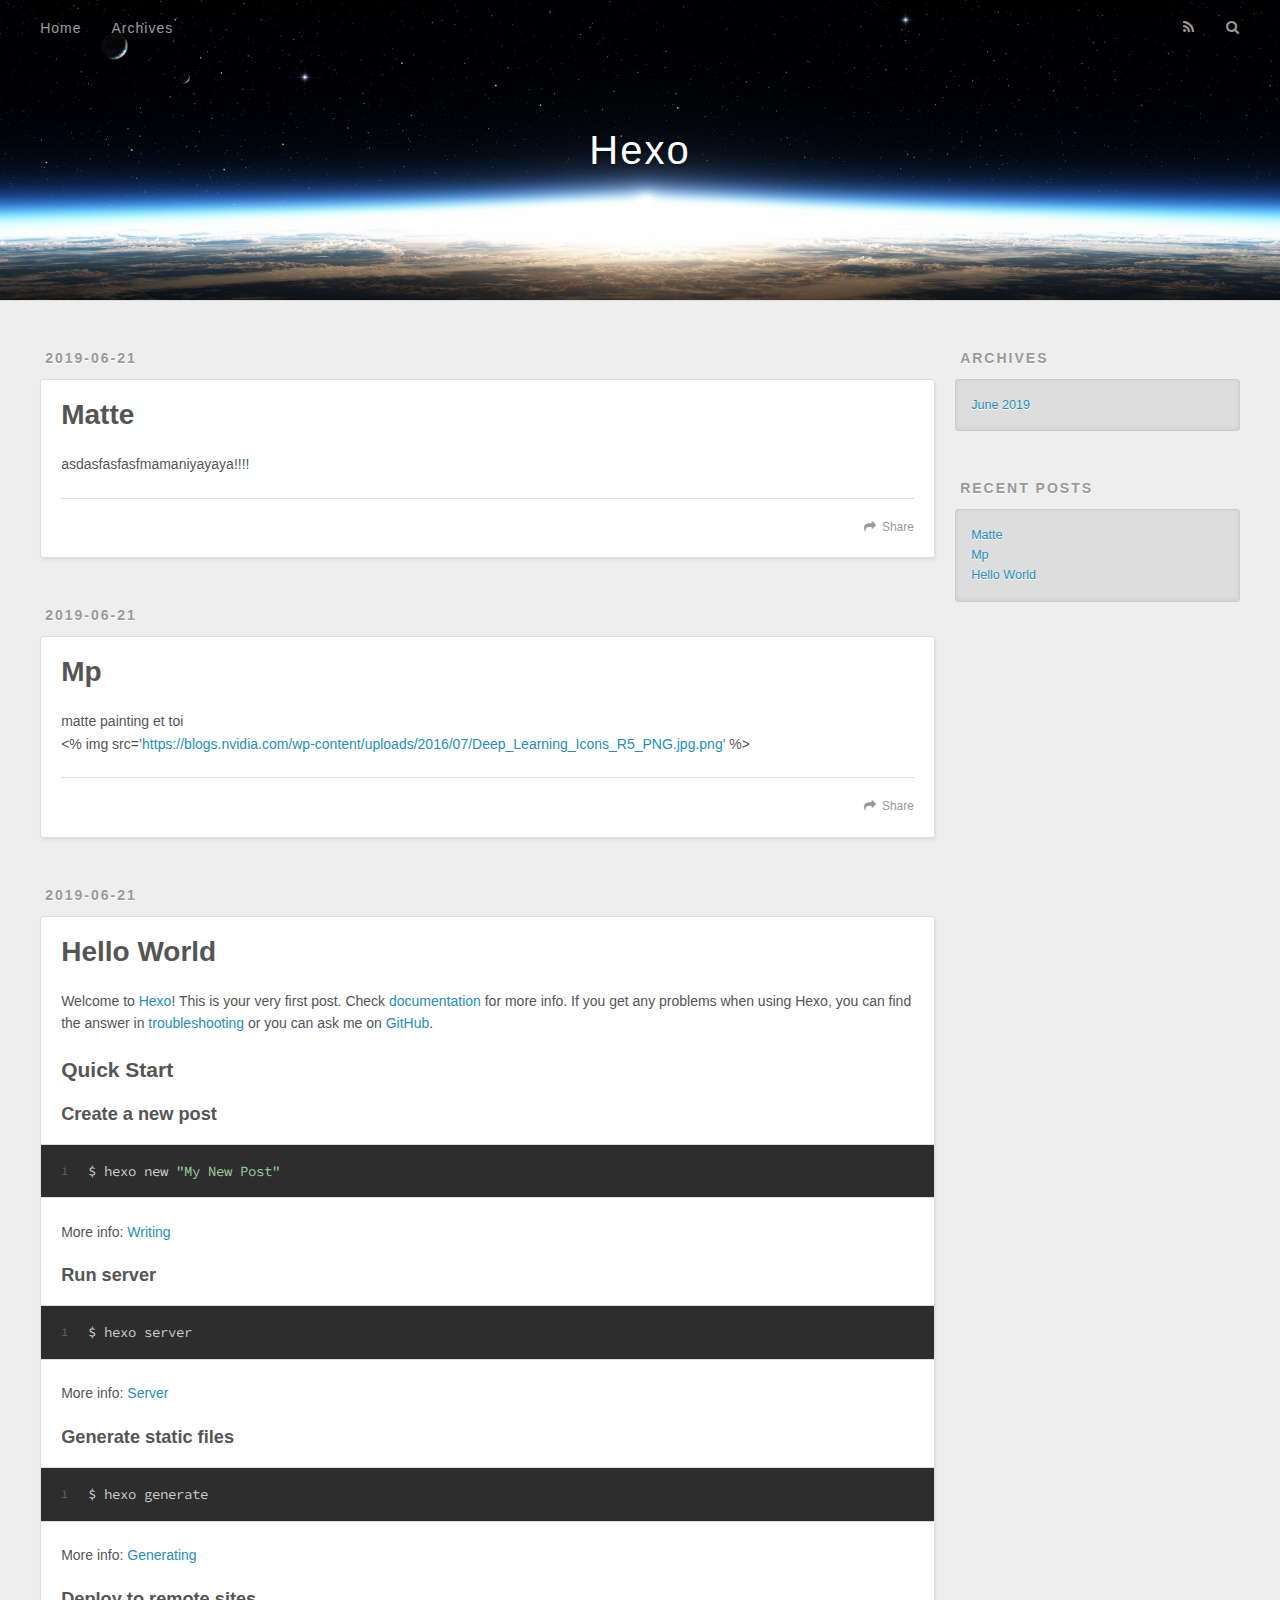
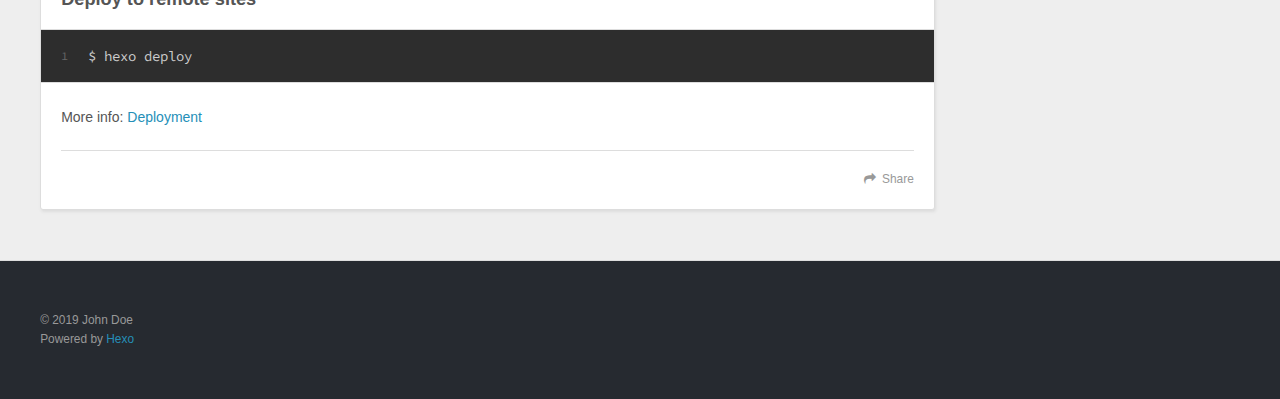
==== index.html @ a4ed3ba8 "Site updated: 2019-06-22 17:48:47" ====
<!DOCTYPE html>
<html>
<head><meta name="generator" content="Hexo 3.9.0">
  <meta charset="utf-8">
  

  
  <title>Hexo</title>
  <meta name="viewport" content="width=device-width, initial-scale=1, maximum-scale=1">
  <meta property="og:type" content="website">
<meta property="og:title" content="Hexo">
<meta property="og:url" content="http://yoursite.com/index.html">
<meta property="og:site_name" content="Hexo">
<meta property="og:locale" content="default">
<meta name="twitter:card" content="summary">
<meta name="twitter:title" content="Hexo">
  
    <link rel="alternate" href="/atom.xml" title="Hexo" type="application/atom+xml">
  
  
    <link rel="icon" href="/favicon.png">
  
  
    <link href="//fonts.googleapis.com/css?family=Source+Code+Pro" rel="stylesheet" type="text/css">
  
  <link rel="stylesheet" href="css/style.css">
</head>
</html>
<body>
  <div id="container">
    <div id="wrap">
      <header id="header">
  <div id="banner"></div>
  <div id="header-outer" class="outer">
    <div id="header-title" class="inner">
      <h1 id="logo-wrap">
        <a href="index.html" id="logo">Hexo</a>
      </h1>
      
    </div>
    <div id="header-inner" class="inner">
      <nav id="main-nav">
        <a id="main-nav-toggle" class="nav-icon"></a>
        
          <a class="main-nav-link" href="index.html">Home</a>
        
          <a class="main-nav-link" href="/archives">Archives</a>
        
      </nav>
      <nav id="sub-nav">
        
          <a id="nav-rss-link" class="nav-icon" href="/atom.xml" title="RSS Feed"></a>
        
        <a id="nav-search-btn" class="nav-icon" title="Search"></a>
      </nav>
      <div id="search-form-wrap">
        <form action="//google.com/search" method="get" accept-charset="UTF-8" class="search-form"><input type="search" name="q" class="search-form-input" placeholder="Search"><button type="submit" class="search-form-submit">&#xF002;</button><input type="hidden" name="sitesearch" value="http://yoursite.com"></form>
      </div>
    </div>
  </div>
</header>
      <div class="outer">
        <section id="main">
  
    <article id="post-matte" class="article article-type-post" itemscope itemprop="blogPost">
  <div class="article-meta">
    <a href="2019/06/21/matte/" class="article-date">
  <time datetime="2019-06-21T15:37:28.000Z" itemprop="datePublished">2019-06-21</time>
</a>
    
  </div>
  <div class="article-inner">
    
    
      <header class="article-header">
        
  
    <h1 itemprop="name">
      <a class="article-title" href="2019/06/21/matte/">Matte</a>
    </h1>
  

      </header>
    
    <div class="article-entry" itemprop="articleBody">
      
        <p>asdasfasfasfmamaniyayaya!!!!</p>

      
    </div>
    <footer class="article-footer">
      <a data-url="http://yoursite.com/2019/06/21/matte/" data-id="cjx7cc7ww0002iohtv9g1lcdn" class="article-share-link">Share</a>
      
      
    </footer>
  </div>
  
</article>


  
    <article id="post-mp" class="article article-type-post" itemscope itemprop="blogPost">
  <div class="article-meta">
    <a href="2019/06/21/mp/" class="article-date">
  <time datetime="2019-06-21T15:29:08.000Z" itemprop="datePublished">2019-06-21</time>
</a>
    
  </div>
  <div class="article-inner">
    
    
      <header class="article-header">
        
  
    <h1 itemprop="name">
      <a class="article-title" href="2019/06/21/mp/">Mp</a>
    </h1>
  

      </header>
    
    <div class="article-entry" itemprop="articleBody">
      
        <p>matte painting et toi<br>&lt;% img src=’<a href="https://blogs.nvidia.com/wp-content/uploads/2016/07/Deep_Learning_Icons_R5_PNG.jpg.png&#39;" target="_blank" rel="noopener">https://blogs.nvidia.com/wp-content/uploads/2016/07/Deep_Learning_Icons_R5_PNG.jpg.png&#39;</a> %&gt;</p>

      
    </div>
    <footer class="article-footer">
      <a data-url="http://yoursite.com/2019/06/21/mp/" data-id="cjx7cc7wv0001iohtjku3t7nl" class="article-share-link">Share</a>
      
      
    </footer>
  </div>
  
</article>


  
    <article id="post-hello-world" class="article article-type-post" itemscope itemprop="blogPost">
  <div class="article-meta">
    <a href="2019/06/21/hello-world/" class="article-date">
  <time datetime="2019-06-21T14:45:08.129Z" itemprop="datePublished">2019-06-21</time>
</a>
    
  </div>
  <div class="article-inner">
    
    
      <header class="article-header">
        
  
    <h1 itemprop="name">
      <a class="article-title" href="2019/06/21/hello-world/">Hello World</a>
    </h1>
  

      </header>
    
    <div class="article-entry" itemprop="articleBody">
      
        <p>Welcome to <a href="https://hexo.io/" target="_blank" rel="noopener">Hexo</a>! This is your very first post. Check <a href="https://hexo.io/docs/" target="_blank" rel="noopener">documentation</a> for more info. If you get any problems when using Hexo, you can find the answer in <a href="https://hexo.io/docs/troubleshooting.html" target="_blank" rel="noopener">troubleshooting</a> or you can ask me on <a href="https://github.com/hexojs/hexo/issues" target="_blank" rel="noopener">GitHub</a>.</p>
<h2 id="Quick-Start"><a href="#Quick-Start" class="headerlink" title="Quick Start"></a>Quick Start</h2><h3 id="Create-a-new-post"><a href="#Create-a-new-post" class="headerlink" title="Create a new post"></a>Create a new post</h3><figure class="highlight bash"><table><tr><td class="gutter"><pre><span class="line">1</span><br></pre></td><td class="code"><pre><span class="line">$ hexo new <span class="string">"My New Post"</span></span><br></pre></td></tr></table></figure>

<p>More info: <a href="https://hexo.io/docs/writing.html" target="_blank" rel="noopener">Writing</a></p>
<h3 id="Run-server"><a href="#Run-server" class="headerlink" title="Run server"></a>Run server</h3><figure class="highlight bash"><table><tr><td class="gutter"><pre><span class="line">1</span><br></pre></td><td class="code"><pre><span class="line">$ hexo server</span><br></pre></td></tr></table></figure>

<p>More info: <a href="https://hexo.io/docs/server.html" target="_blank" rel="noopener">Server</a></p>
<h3 id="Generate-static-files"><a href="#Generate-static-files" class="headerlink" title="Generate static files"></a>Generate static files</h3><figure class="highlight bash"><table><tr><td class="gutter"><pre><span class="line">1</span><br></pre></td><td class="code"><pre><span class="line">$ hexo generate</span><br></pre></td></tr></table></figure>

<p>More info: <a href="https://hexo.io/docs/generating.html" target="_blank" rel="noopener">Generating</a></p>
<h3 id="Deploy-to-remote-sites"><a href="#Deploy-to-remote-sites" class="headerlink" title="Deploy to remote sites"></a>Deploy to remote sites</h3><figure class="highlight bash"><table><tr><td class="gutter"><pre><span class="line">1</span><br></pre></td><td class="code"><pre><span class="line">$ hexo deploy</span><br></pre></td></tr></table></figure>

<p>More info: <a href="https://hexo.io/docs/deployment.html" target="_blank" rel="noopener">Deployment</a></p>

      
    </div>
    <footer class="article-footer">
      <a data-url="http://yoursite.com/2019/06/21/hello-world/" data-id="cjx7cc7wp0000iohttdfgk220" class="article-share-link">Share</a>
      
      
    </footer>
  </div>
  
</article>


  


</section>
        
          <aside id="sidebar">
  
    

  
    

  
    
  
    
  <div class="widget-wrap">
    <h3 class="widget-title">Archives</h3>
    <div class="widget">
      <ul class="archive-list"><li class="archive-list-item"><a class="archive-list-link" href="archives/2019/06/">June 2019</a></li></ul>
    </div>
  </div>


  
    
  <div class="widget-wrap">
    <h3 class="widget-title">Recent Posts</h3>
    <div class="widget">
      <ul>
        
          <li>
            <a href="2019/06/21/matte/">Matte</a>
          </li>
        
          <li>
            <a href="2019/06/21/mp/">Mp</a>
          </li>
        
          <li>
            <a href="2019/06/21/hello-world/">Hello World</a>
          </li>
        
      </ul>
    </div>
  </div>

  
</aside>
        
      </div>
      <footer id="footer">
  
  <div class="outer">
    <div id="footer-info" class="inner">
      &copy; 2019 John Doe<br>
      Powered by <a href="http://hexo.io/" target="_blank">Hexo</a>
    </div>
  </div>
</footer>
    </div>
    <nav id="mobile-nav">
  
    <a href="index.html" class="mobile-nav-link">Home</a>
  
    <a href="/archives" class="mobile-nav-link">Archives</a>
  
</nav>
    

<script src="//ajax.googleapis.com/ajax/libs/jquery/2.0.3/jquery.min.js"></script>


  <link rel="stylesheet" href="fancybox/jquery.fancybox.css">
  <script src="fancybox/jquery.fancybox.pack.js"></script>


<script src="js/script.js"></script>



  </div>
</body>
</html>
---- css/style.css ----
body {
  width: 100%;
}
body:before,
body:after {
  content: "";
  display: table;
}
body:after {
  clear: both;
}
html,
body,
div,
span,
applet,
object,
iframe,
h1,
h2,
h3,
h4,
h5,
h6,
p,
blockquote,
pre,
a,
abbr,
acronym,
address,
big,
cite,
code,
del,
dfn,
em,
img,
ins,
kbd,
q,
s,
samp,
small,
strike,
strong,
sub,
sup,
tt,
var,
dl,
dt,
dd,
ol,
ul,
li,
fieldset,
form,
label,
legend,
table,
caption,
tbody,
tfoot,
thead,
tr,
th,
td {
  margin: 0;
  padding: 0;
  border: 0;
  outline: 0;
  font-weight: inherit;
  font-style: inherit;
  font-family: inherit;
  font-size: 100%;
  vertical-align: baseline;
}
body {
  line-height: 1;
  color: #000;
  background: #fff;
}
ol,
ul {
  list-style: none;
}
table {
  border-collapse: separate;
  border-spacing: 0;
  vertical-align: middle;
}
caption,
th,
td {
  text-align: left;
  font-weight: normal;
  vertical-align: middle;
}
a img {
  border: none;
}
input,
button {
  margin: 0;
  padding: 0;
}
input::-moz-focus-inner,
button::-moz-focus-inner {
  border: 0;
  padding: 0;
}
@font-face {
  font-family: FontAwesome;
  font-style: normal;
  font-weight: normal;
  src: url("fonts/fontawesome-webfont.eot?v=#4.0.3");
  src: url("fonts/fontawesome-webfont.eot?#iefix&v=#4.0.3") format("embedded-opentype"), url("fonts/fontawesome-webfont.woff?v=#4.0.3") format("woff"), url("fonts/fontawesome-webfont.ttf?v=#4.0.3") format("truetype"), url("fonts/fontawesome-webfont.svg#fontawesomeregular?v=#4.0.3") format("svg");
}
html,
body,
#container {
  height: 100%;
}
body {
  background: #eee;
  font: 14px -apple-system, BlinkMacSystemFont, "Segoe UI", "Roboto", "Oxygen", "Ubuntu", "Cantarell", "Fira Sans", "Droid Sans", "Helvetica Neue", sans-serif;
  -webkit-text-size-adjust: 100%;
}
.outer {
  max-width: 1220px;
  margin: 0 auto;
  padding: 0 20px;
}
.outer:before,
.outer:after {
  content: "";
  display: table;
}
.outer:after {
  clear: both;
}
.inner {
  display: inline;
  float: left;
  width: 98.33333333333333%;
  margin: 0 0.833333333333333%;
}
.left,
.alignleft {
  float: left;
}
.right,
.alignright {
  float: right;
}
.clear {
  clear: both;
}
#container {
  position: relative;
}
.mobile-nav-on {
  overflow: hidden;
}
#wrap {
  height: 100%;
  width: 100%;
  position: absolute;
  top: 0;
  left: 0;
  -webkit-transition: 0.2s ease-out;
  -moz-transition: 0.2s ease-out;
  -ms-transition: 0.2s ease-out;
  transition: 0.2s ease-out;
  z-index: 1;
  background: #eee;
}
.mobile-nav-on #wrap {
  left: 280px;
}
@media screen and (min-width: 768px) {
  #main {
    display: inline;
    float: left;
    width: 73.33333333333333%;
    margin: 0 0.833333333333333%;
  }
}
.article-date,
.article-category-link,
.archive-year,
.widget-title {
  text-decoration: none;
  text-transform: uppercase;
  letter-spacing: 2px;
  color: #999;
  margin-bottom: 1em;
  margin-left: 5px;
  line-height: 1em;
  text-shadow: 0 1px #fff;
  font-weight: bold;
}
.article-inner,
.archive-article-inner {
  background: #fff;
  -webkit-box-shadow: 1px 2px 3px #ddd;
  box-shadow: 1px 2px 3px #ddd;
  border: 1px solid #ddd;
  border-radius: 3px;
}
.article-entry h1,
.widget h1 {
  font-size: 2em;
}
.article-entry h2,
.widget h2 {
  font-size: 1.5em;
}
.article-entry h3,
.widget h3 {
  font-size: 1.3em;
}
.article-entry h4,
.widget h4 {
  font-size: 1.2em;
}
.article-entry h5,
.widget h5 {
  font-size: 1em;
}
.article-entry h6,
.widget h6 {
  font-size: 1em;
  color: #999;
}
.article-entry hr,
.widget hr {
  border: 1px dashed #ddd;
}
.article-entry strong,
.widget strong {
  font-weight: bold;
}
.article-entry em,
.widget em,
.article-entry cite,
.widget cite {
  font-style: italic;
}
.article-entry sup,
.widget sup,
.article-entry sub,
.widget sub {
  font-size: 0.75em;
  line-height: 0;
  position: relative;
  vertical-align: baseline;
}
.article-entry sup,
.widget sup {
  top: -0.5em;
}
.article-entry sub,
.widget sub {
  bottom: -0.2em;
}
.article-entry small,
.widget small {
  font-size: 0.85em;
}
.article-entry acronym,
.widget acronym,
.article-entry abbr,
.widget abbr {
  border-bottom: 1px dotted;
}
.article-entry ul,
.widget ul,
.article-entry ol,
.widget ol,
.article-entry dl,
.widget dl {
  margin: 0 20px;
  line-height: 1.6em;
}
.article-entry ul ul,
.widget ul ul,
.article-entry ol ul,
.widget ol ul,
.article-entry ul ol,
.widget ul ol,
.article-entry ol ol,
.widget ol ol {
  margin-top: 0;
  margin-bottom: 0;
}
.article-entry ul,
.widget ul {
  list-style: disc;
}
.article-entry ol,
.widget ol {
  list-style: decimal;
}
.article-entry dt,
.widget dt {
  font-weight: bold;
}
#header {
  height: 300px;
  position: relative;
  border-bottom: 1px solid #ddd;
}
#header:before,
#header:after {
  content: "";
  position: absolute;
  left: 0;
  right: 0;
  height: 40px;
}
#header:before {
  top: 0;
  background: -webkit-linear-gradient(rgba(0,0,0,0.2), transparent);
  background: -moz-linear-gradient(rgba(0,0,0,0.2), transparent);
  background: -ms-linear-gradient(rgba(0,0,0,0.2), transparent);
  background: linear-gradient(rgba(0,0,0,0.2), transparent);
}
#header:after {
  bottom: 0;
  background: -webkit-linear-gradient(transparent, rgba(0,0,0,0.2));
  background: -moz-linear-gradient(transparent, rgba(0,0,0,0.2));
  background: -ms-linear-gradient(transparent, rgba(0,0,0,0.2));
  background: linear-gradient(transparent, rgba(0,0,0,0.2));
}
#header-outer {
  height: 100%;
  position: relative;
}
#header-inner {
  position: relative;
  overflow: hidden;
}
#banner {
  position: absolute;
  top: 0;
  left: 0;
  width: 100%;
  height: 100%;
  background: url("images/banner.jpg") center #000;
  -webkit-background-size: cover;
  -moz-background-size: cover;
  background-size: cover;
  z-index: -1;
}
#header-title {
  text-align: center;
  height: 40px;
  position: absolute;
  top: 50%;
  left: 0;
  margin-top: -20px;
}
#logo,
#subtitle {
  text-decoration: none;
  color: #fff;
  font-weight: 300;
  text-shadow: 0 1px 4px rgba(0,0,0,0.3);
}
#logo {
  font-size: 40px;
  line-height: 40px;
  letter-spacing: 2px;
}
#subtitle {
  font-size: 16px;
  line-height: 16px;
  letter-spacing: 1px;
}
#subtitle-wrap {
  margin-top: 16px;
}
#main-nav {
  float: left;
  margin-left: -15px;
}
.nav-icon,
.main-nav-link {
  float: left;
  color: #fff;
  opacity: 0.6;
  text-decoration: none;
  text-shadow: 0 1px rgba(0,0,0,0.2);
  -webkit-transition: opacity 0.2s;
  -moz-transition: opacity 0.2s;
  -ms-transition: opacity 0.2s;
  transition: opacity 0.2s;
  display: block;
  padding: 20px 15px;
}
.nav-icon:hover,
.main-nav-link:hover {
  opacity: 1;
}
.nav-icon {
  font-family: FontAwesome;
  text-align: center;
  font-size: 14px;
  width: 14px;
  height: 14px;
  padding: 20px 15px;
  position: relative;
  cursor: pointer;
}
.main-nav-link {
  font-weight: 300;
  letter-spacing: 1px;
}
@media screen and (max-width: 479px) {
  .main-nav-link {
    display: none;
  }
}
#main-nav-toggle {
  display: none;
}
#main-nav-toggle:before {
  content: "\f0c9";
}
@media screen and (max-width: 479px) {
  #main-nav-toggle {
    display: block;
  }
}
#sub-nav {
  float: right;
  margin-right: -15px;
}
#nav-rss-link:before {
  content: "\f09e";
}
#nav-search-btn:before {
  content: "\f002";
}
#search-form-wrap {
  position: absolute;
  top: 15px;
  width: 150px;
  height: 30px;
  right: -150px;
  opacity: 0;
  -webkit-transition: 0.2s ease-out;
  -moz-transition: 0.2s ease-out;
  -ms-transition: 0.2s ease-out;
  transition: 0.2s ease-out;
}
#search-form-wrap.on {
  opacity: 1;
  right: 0;
}
@media screen and (max-width: 479px) {
  #search-form-wrap {
    width: 100%;
    right: -100%;
  }
}
.search-form {
  position: absolute;
  top: 0;
  left: 0;
  right: 0;
  background: #fff;
  padding: 5px 15px;
  border-radius: 15px;
  -webkit-box-shadow: 0 0 10px rgba(0,0,0,0.3);
  box-shadow: 0 0 10px rgba(0,0,0,0.3);
}
.search-form-input {
  border: none;
  background: none;
  color: #555;
  width: 100%;
  font: 13px -apple-system, BlinkMacSystemFont, "Segoe UI", "Roboto", "Oxygen", "Ubuntu", "Cantarell", "Fira Sans", "Droid Sans", "Helvetica Neue", sans-serif;
  outline: none;
}
.search-form-input::-webkit-search-results-decoration,
.search-form-input::-webkit-search-cancel-button {
  -webkit-appearance: none;
}
.search-form-submit {
  position: absolute;
  top: 50%;
  right: 10px;
  margin-top: -7px;
  font: 13px FontAwesome;
  border: none;
  background: none;
  color: #bbb;
  cursor: pointer;
}
.search-form-submit:hover,
.search-form-submit:focus {
  color: #777;
}
.article {
  margin: 50px 0;
}
.article-inner {
  overflow: hidden;
}
.article-meta:before,
.article-meta:after {
  content: "";
  display: table;
}
.article-meta:after {
  clear: both;
}
.article-date {
  float: left;
}
.article-category {
  float: left;
  line-height: 1em;
  color: #ccc;
  text-shadow: 0 1px #fff;
  margin-left: 8px;
}
.article-category:before {
  content: "\2022";
}
.article-category-link {
  margin: 0 12px 1em;
}
.article-header {
  padding: 20px 20px 0;
}
.article-title {
  text-decoration: none;
  font-size: 2em;
  font-weight: bold;
  color: #555;
  line-height: 1.1em;
  -webkit-transition: color 0.2s;
  -moz-transition: color 0.2s;
  -ms-transition: color 0.2s;
  transition: color 0.2s;
}
a.article-title:hover {
  color: #258fb8;
}
.article-entry {
  color: #555;
  padding: 0 20px;
}
.article-entry:before,
.article-entry:after {
  content: "";
  display: table;
}
.article-entry:after {
  clear: both;
}
.article-entry p,
.article-entry table {
  line-height: 1.6em;
  margin: 1.6em 0;
}
.article-entry h1,
.article-entry h2,
.article-entry h3,
.article-entry h4,
.article-entry h5,
.article-entry h6 {
  font-weight: bold;
}
.article-entry h1,
.article-entry h2,
.article-entry h3,
.article-entry h4,
.article-entry h5,
.article-entry h6 {
  line-height: 1.1em;
  margin: 1.1em 0;
}
.article-entry a {
  color: #258fb8;
  text-decoration: none;
}
.article-entry a:hover {
  text-decoration: underline;
}
.article-entry ul,
.article-entry ol,
.article-entry dl {
  margin-top: 1.6em;
  margin-bottom: 1.6em;
}
.article-entry img,
.article-entry video {
  max-width: 100%;
  height: auto;
  display: block;
  margin: auto;
}
.article-entry iframe {
  border: none;
}
.article-entry table {
  width: 100%;
  border-collapse: collapse;
  border-spacing: 0;
}
.article-entry th {
  font-weight: bold;
  border-bottom: 3px solid #ddd;
  padding-bottom: 0.5em;
}
.article-entry td {
  border-bottom: 1px solid #ddd;
  padding: 10px 0;
}
.article-entry blockquote {
  font-family: Georgia, "Times New Roman", serif;
  font-size: 1.4em;
  margin: 1.6em 20px;
  text-align: center;
}
.article-entry blockquote footer {
  font-size: 14px;
  margin: 1.6em 0;
  font-family: -apple-system, BlinkMacSystemFont, "Segoe UI", "Roboto", "Oxygen", "Ubuntu", "Cantarell", "Fira Sans", "Droid Sans", "Helvetica Neue", sans-serif;
}
.article-entry blockquote footer cite:before {
  content: "—";
  padding: 0 0.5em;
}
.article-entry .pullquote {
  text-align: left;
  width: 45%;
  margin: 0;
}
.article-entry .pullquote.left {
  margin-left: 0.5em;
  margin-right: 1em;
}
.article-entry .pullquote.right {
  margin-right: 0.5em;
  margin-left: 1em;
}
.article-entry .caption {
  color: #999;
  display: block;
  font-size: 0.9em;
  margin-top: 0.5em;
  position: relative;
  text-align: center;
}
.article-entry .video-container {
  position: relative;
  padding-top: 56.25%;
  height: 0;
  overflow: hidden;
}
.article-entry .video-container iframe,
.article-entry .video-container object,
.article-entry .video-container embed {
  position: absolute;
  top: 0;
  left: 0;
  width: 100%;
  height: 100%;
  margin-top: 0;
}
.article-more-link a {
  display: inline-block;
  line-height: 1em;
  padding: 6px 15px;
  border-radius: 15px;
  background: #eee;
  color: #999;
  text-shadow: 0 1px #fff;
  text-decoration: none;
}
.article-more-link a:hover {
  background: #258fb8;
  color: #fff;
  text-decoration: none;
  text-shadow: 0 1px #1e7293;
}
.article-footer {
  font-size: 0.85em;
  line-height: 1.6em;
  border-top: 1px solid #ddd;
  padding-top: 1.6em;
  margin: 0 20px 20px;
}
.article-footer:before,
.article-footer:after {
  content: "";
  display: table;
}
.article-footer:after {
  clear: both;
}
.article-footer a {
  color: #999;
  text-decoration: none;
}
.article-footer a:hover {
  color: #555;
}
.article-tag-list-item {
  float: left;
  margin-right: 10px;
}
.article-tag-list-link:before {
  content: "#";
}
.article-comment-link {
  float: right;
}
.article-comment-link:before {
  content: "\f075";
  font-family: FontAwesome;
  padding-right: 8px;
}
.article-share-link {
  cursor: pointer;
  float: right;
  margin-left: 20px;
}
.article-share-link:before {
  content: "\f064";
  font-family: FontAwesome;
  padding-right: 6px;
}
#article-nav {
  position: relative;
}
#article-nav:before,
#article-nav:after {
  content: "";
  display: table;
}
#article-nav:after {
  clear: both;
}
@media screen and (min-width: 768px) {
  #article-nav {
    margin: 50px 0;
  }
  #article-nav:before {
    width: 8px;
    height: 8px;
    position: absolute;
    top: 50%;
    left: 50%;
    margin-top: -4px;
    margin-left: -4px;
    content: "";
    border-radius: 50%;
    background: #ddd;
    -webkit-box-shadow: 0 1px 2px #fff;
    box-shadow: 0 1px 2px #fff;
  }
}
.article-nav-link-wrap {
  text-decoration: none;
  text-shadow: 0 1px #fff;
  color: #999;
  -webkit-box-sizing: border-box;
  -moz-box-sizing: border-box;
  box-sizing: border-box;
  margin-top: 50px;
  text-align: center;
  display: block;
}
.article-nav-link-wrap:hover {
  color: #555;
}
@media screen and (min-width: 768px) {
  .article-nav-link-wrap {
    width: 50%;
    margin-top: 0;
  }
}
@media screen and (min-width: 768px) {
  #article-nav-newer {
    float: left;
    text-align: right;
    padding-right: 20px;
  }
}
@media screen and (min-width: 768px) {
  #article-nav-older {
    float: right;
    text-align: left;
    padding-left: 20px;
  }
}
.article-nav-caption {
  text-transform: uppercase;
  letter-spacing: 2px;
  color: #ddd;
  line-height: 1em;
  font-weight: bold;
}
#article-nav-newer .article-nav-caption {
  margin-right: -2px;
}
.article-nav-title {
  font-size: 0.85em;
  line-height: 1.6em;
  margin-top: 0.5em;
}
.article-share-box {
  position: absolute;
  display: none;
  background: #fff;
  -webkit-box-shadow: 1px 2px 10px rgba(0,0,0,0.2);
  box-shadow: 1px 2px 10px rgba(0,0,0,0.2);
  border-radius: 3px;
  margin-left: -145px;
  overflow: hidden;
  z-index: 1;
}
.article-share-box.on {
  display: block;
}
.article-share-input {
  width: 100%;
  background: none;
  -webkit-box-sizing: border-box;
  -moz-box-sizing: border-box;
  box-sizing: border-box;
  font: 14px -apple-system, BlinkMacSystemFont, "Segoe UI", "Roboto", "Oxygen", "Ubuntu", "Cantarell", "Fira Sans", "Droid Sans", "Helvetica Neue", sans-serif;
  padding: 0 15px;
  color: #555;
  outline: none;
  border: 1px solid #ddd;
  border-radius: 3px 3px 0 0;
  height: 36px;
  line-height: 36px;
}
.article-share-links {
  background: #eee;
}
.article-share-links:before,
.article-share-links:after {
  content: "";
  display: table;
}
.article-share-links:after {
  clear: both;
}
.article-share-twitter,
.article-share-facebook,
.article-share-pinterest,
.article-share-google {
  width: 50px;
  height: 36px;
  display: block;
  float: left;
  position: relative;
  color: #999;
  text-shadow: 0 1px #fff;
}
.article-share-twitter:before,
.article-share-facebook:before,
.article-share-pinterest:before,
.article-share-google:before {
  font-size: 20px;
  font-family: FontAwesome;
  width: 20px;
  height: 20px;
  position: absolute;
  top: 50%;
  left: 50%;
  margin-top: -10px;
  margin-left: -10px;
  text-align: center;
}
.article-share-twitter:hover,
.article-share-facebook:hover,
.article-share-pinterest:hover,
.article-share-google:hover {
  color: #fff;
}
.article-share-twitter:before {
  content: "\f099";
}
.article-share-twitter:hover {
  background: #00aced;
  text-shadow: 0 1px #008abe;
}
.article-share-facebook:before {
  content: "\f09a";
}
.article-share-facebook:hover {
  background: #3b5998;
  text-shadow: 0 1px #2f477a;
}
.article-share-pinterest:before {
  content: "\f0d2";
}
.article-share-pinterest:hover {
  background: #cb2027;
  text-shadow: 0 1px #a21a1f;
}
.article-share-google:before {
  content: "\f0d5";
}
.article-share-google:hover {
  background: #dd4b39;
  text-shadow: 0 1px #be3221;
}
.article-gallery {
  background: #000;
  position: relative;
}
.article-gallery-photos {
  position: relative;
  overflow: hidden;
}
.article-gallery-img {
  display: none;
  max-width: 100%;
}
.article-gallery-img:first-child {
  display: block;
}
.article-gallery-img.loaded {
  position: absolute;
  display: block;
}
.article-gallery-img img {
  display: block;
  max-width: 100%;
  margin: 0 auto;
}
#comments {
  background: #fff;
  -webkit-box-shadow: 1px 2px 3px #ddd;
  box-shadow: 1px 2px 3px #ddd;
  padding: 20px;
  border: 1px solid #ddd;
  border-radius: 3px;
  margin: 50px 0;
}
#comments a {
  color: #258fb8;
}
.archives-wrap {
  margin: 50px 0;
}
.archives:before,
.archives:after {
  content: "";
  display: table;
}
.archives:after {
  clear: both;
}
.archive-year-wrap {
  margin-bottom: 1em;
}
.archives {
  -webkit-column-gap: 10px;
  -moz-column-gap: 10px;
  column-gap: 10px;
}
@media screen and (min-width: 480px) and (max-width: 767px) {
  .archives {
    -webkit-column-count: 2;
    -moz-column-count: 2;
    column-count: 2;
  }
}
@media screen and (min-width: 768px) {
  .archives {
    -webkit-column-count: 3;
    -moz-column-count: 3;
    column-count: 3;
  }
}
.archive-article {
  -webkit-column-break-inside: avoid;
  page-break-inside: avoid;
  overflow: hidden;
  break-inside: avoid-column;
}
.archive-article-inner {
  padding: 10px;
  margin-bottom: 15px;
}
.archive-article-title {
  text-decoration: none;
  font-weight: bold;
  color: #555;
  -webkit-transition: color 0.2s;
  -moz-transition: color 0.2s;
  -ms-transition: color 0.2s;
  transition: color 0.2s;
  line-height: 1.6em;
}
.archive-article-title:hover {
  color: #258fb8;
}
.archive-article-footer {
  margin-top: 1em;
}
.archive-article-date {
  color: #999;
  text-decoration: none;
  font-size: 0.85em;
  line-height: 1em;
  margin-bottom: 0.5em;
  display: block;
}
#page-nav {
  margin: 50px auto;
  background: #fff;
  -webkit-box-shadow: 1px 2px 3px #ddd;
  box-shadow: 1px 2px 3px #ddd;
  border: 1px solid #ddd;
  border-radius: 3px;
  text-align: center;
  color: #999;
  overflow: hidden;
}
#page-nav:before,
#page-nav:after {
  content: "";
  display: table;
}
#page-nav:after {
  clear: both;
}
#page-nav a,
#page-nav span {
  padding: 10px 20px;
  line-height: 1;
  height: 2ex;
}
#page-nav a {
  color: #999;
  text-decoration: none;
}
#page-nav a:hover {
  background: #999;
  color: #fff;
}
#page-nav .prev {
  float: left;
}
#page-nav .next {
  float: right;
}
#page-nav .page-number {
  display: inline-block;
}
@media screen and (max-width: 479px) {
  #page-nav .page-number {
    display: none;
  }
}
#page-nav .current {
  color: #555;
  font-weight: bold;
}
#page-nav .space {
  color: #ddd;
}
#footer {
  background: #262a30;
  padding: 50px 0;
  border-top: 1px solid #ddd;
  color: #999;
}
#footer a {
  color: #258fb8;
  text-decoration: none;
}
#footer a:hover {
  text-decoration: underline;
}
#footer-info {
  line-height: 1.6em;
  font-size: 0.85em;
}
.article-entry pre,
.article-entry .highlight {
  background: #2d2d2d;
  margin: 0 -20px;
  padding: 15px 20px;
  border-style: solid;
  border-color: #ddd;
  border-width: 1px 0;
  overflow: auto;
  color: #ccc;
  line-height: 22.400000000000002px;
}
.article-entry .highlight .gutter pre,
.article-entry .gist .gist-file .gist-data .line-numbers {
  color: #666;
  font-size: 0.85em;
}
.article-entry pre,
.article-entry code {
  font-family: "Source Code Pro", Consolas, Monaco, Menlo, Consolas, monospace;
}
.article-entry code {
  background: #eee;
  text-shadow: 0 1px #fff;
  padding: 0 0.3em;
}
.article-entry pre code {
  background: none;
  text-shadow: none;
  padding: 0;
}
.article-entry .highlight pre {
  border: none;
  margin: 0;
  padding: 0;
}
.article-entry .highlight table {
  margin: 0;
  width: auto;
}
.article-entry .highlight td {
  border: none;
  padding: 0;
}
.article-entry .highlight figcaption {
  font-size: 0.85em;
  color: #999;
  line-height: 1em;
  margin-bottom: 1em;
}
.article-entry .highlight figcaption:before,
.article-entry .highlight figcaption:after {
  content: "";
  display: table;
}
.article-entry .highlight figcaption:after {
  clear: both;
}
.article-entry .highlight figcaption a {
  float: right;
}
.article-entry .highlight .gutter pre {
  text-align: right;
  padding-right: 20px;
}
.article-entry .highlight .line {
  height: 22.400000000000002px;
}
.article-entry .highlight .line.marked {
  background: #515151;
}
.article-entry .gist {
  margin: 0 -20px;
  border-style: solid;
  border-color: #ddd;
  border-width: 1px 0;
  background: #2d2d2d;
  padding: 15px 20px 15px 0;
}
.article-entry .gist .gist-file {
  border: none;
  font-family: "Source Code Pro", Consolas, Monaco, Menlo, Consolas, monospace;
  margin: 0;
}
.article-entry .gist .gist-file .gist-data {
  background: none;
  border: none;
}
.article-entry .gist .gist-file .gist-data .line-numbers {
  background: none;
  border: none;
  padding: 0 20px 0 0;
}
.article-entry .gist .gist-file .gist-data .line-data {
  padding: 0 !important;
}
.article-entry .gist .gist-file .highlight {
  margin: 0;
  padding: 0;
  border: none;
}
.article-entry .gist .gist-file .gist-meta {
  background: #2d2d2d;
  color: #999;
  font: 0.85em -apple-system, BlinkMacSystemFont, "Segoe UI", "Roboto", "Oxygen", "Ubuntu", "Cantarell", "Fira Sans", "Droid Sans", "Helvetica Neue", sans-serif;
  text-shadow: 0 0;
  padding: 0;
  margin-top: 1em;
  margin-left: 20px;
}
.article-entry .gist .gist-file .gist-meta a {
  color: #258fb8;
  font-weight: normal;
}
.article-entry .gist .gist-file .gist-meta a:hover {
  text-decoration: underline;
}
pre .comment,
pre .title {
  color: #999;
}
pre .variable,
pre .attribute,
pre .tag,
pre .regexp,
pre .ruby .constant,
pre .xml .tag .title,
pre .xml .pi,
pre .xml .doctype,
pre .html .doctype,
pre .css .id,
pre .css .class,
pre .css .pseudo {
  color: #f2777a;
}
pre .number,
pre .preprocessor,
pre .built_in,
pre .literal,
pre .params,
pre .constant {
  color: #f99157;
}
pre .class,
pre .ruby .class .title,
pre .css .rules .attribute {
  color: #9c9;
}
pre .string,
pre .value,
pre .inheritance,
pre .header,
pre .ruby .symbol,
pre .xml .cdata {
  color: #9c9;
}
pre .css .hexcolor {
  color: #6cc;
}
pre .function,
pre .python .decorator,
pre .python .title,
pre .ruby .function .title,
pre .ruby .title .keyword,
pre .perl .sub,
pre .javascript .title,
pre .coffeescript .title {
  color: #69c;
}
pre .keyword,
pre .javascript .function {
  color: #c9c;
}
@media screen and (max-width: 479px) {
  #mobile-nav {
    position: absolute;
    top: 0;
    left: 0;
    width: 280px;
    height: 100%;
    background: #191919;
    border-right: 1px solid #fff;
  }
}
@media screen and (max-width: 479px) {
  .mobile-nav-link {
    display: block;
    color: #999;
    text-decoration: none;
    padding: 15px 20px;
    font-weight: bold;
  }
  .mobile-nav-link:hover {
    color: #fff;
  }
}
@media screen and (min-width: 768px) {
  #sidebar {
    display: inline;
    float: left;
    width: 23.333333333333332%;
    margin: 0 0.833333333333333%;
  }
}
.widget-wrap {
  margin: 50px 0;
}
.widget {
  color: #777;
  text-shadow: 0 1px #fff;
  background: #ddd;
  -webkit-box-shadow: 0 -1px 4px #ccc inset;
  box-shadow: 0 -1px 4px #ccc inset;
  border: 1px solid #ccc;
  padding: 15px;
  border-radius: 3px;
}
.widget a {
  color: #258fb8;
  text-decoration: none;
}
.widget a:hover {
  text-decoration: underline;
}
.widget ul ul,
.widget ol ul,
.widget dl ul,
.widget ul ol,
.widget ol ol,
.widget dl ol,
.widget ul dl,
.widget ol dl,
.widget dl dl {
  margin-left: 15px;
  list-style: disc;
}
.widget {
  line-height: 1.6em;
  word-wrap: break-word;
  font-size: 0.9em;
}
.widget ul,
.widget ol {
  list-style: none;
  margin: 0;
}
.widget ul ul,
.widget ol ul,
.widget ul ol,
.widget ol ol {
  margin: 0 20px;
}
.widget ul ul,
.widget ol ul {
  list-style: disc;
}
.widget ul ol,
.widget ol ol {
  list-style: decimal;
}
.category-list-count,
.tag-list-count,
.archive-list-count {
  padding-left: 5px;
  color: #999;
  font-size: 0.85em;
}
.category-list-count:before,
.tag-list-count:before,
.archive-list-count:before {
  content: "(";
}
.category-list-count:after,
.tag-list-count:after,
.archive-list-count:after {
  content: ")";
}
.tagcloud a {
  margin-right: 5px;
  display: inline-block;
}
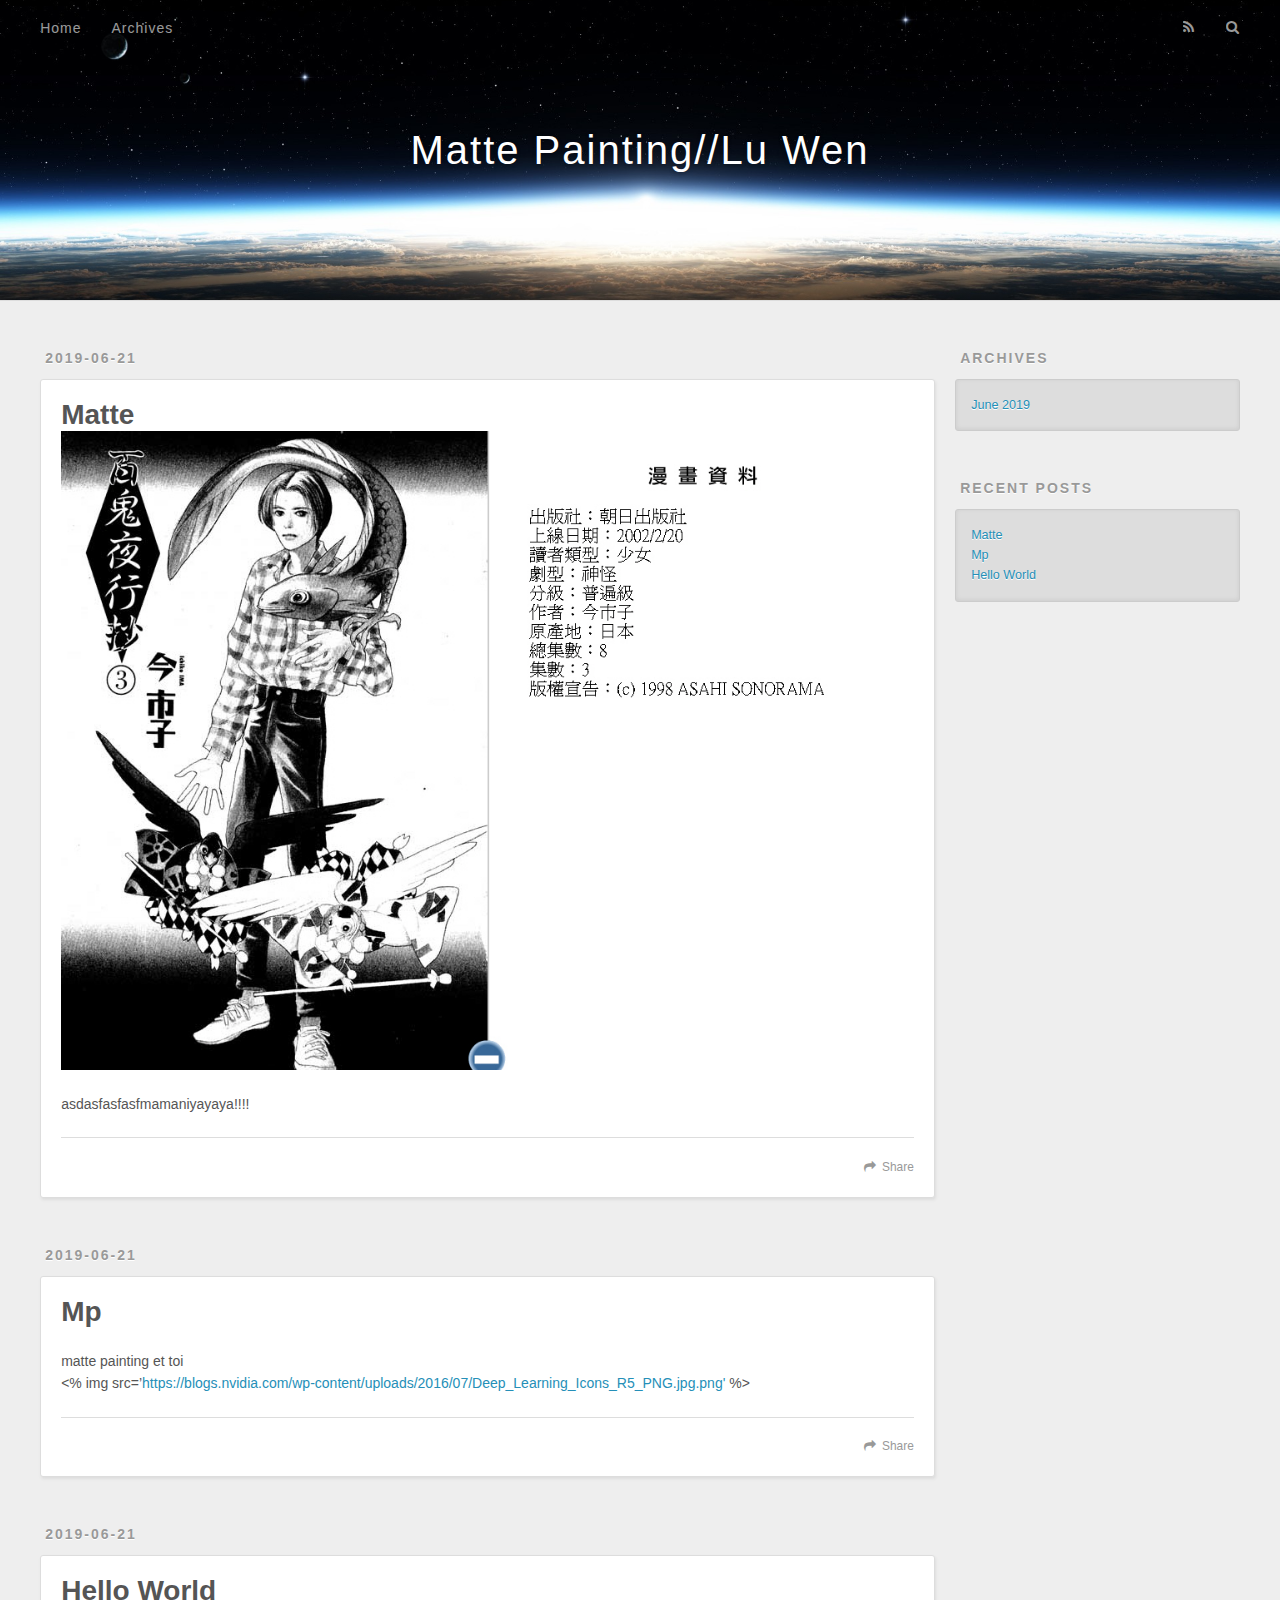
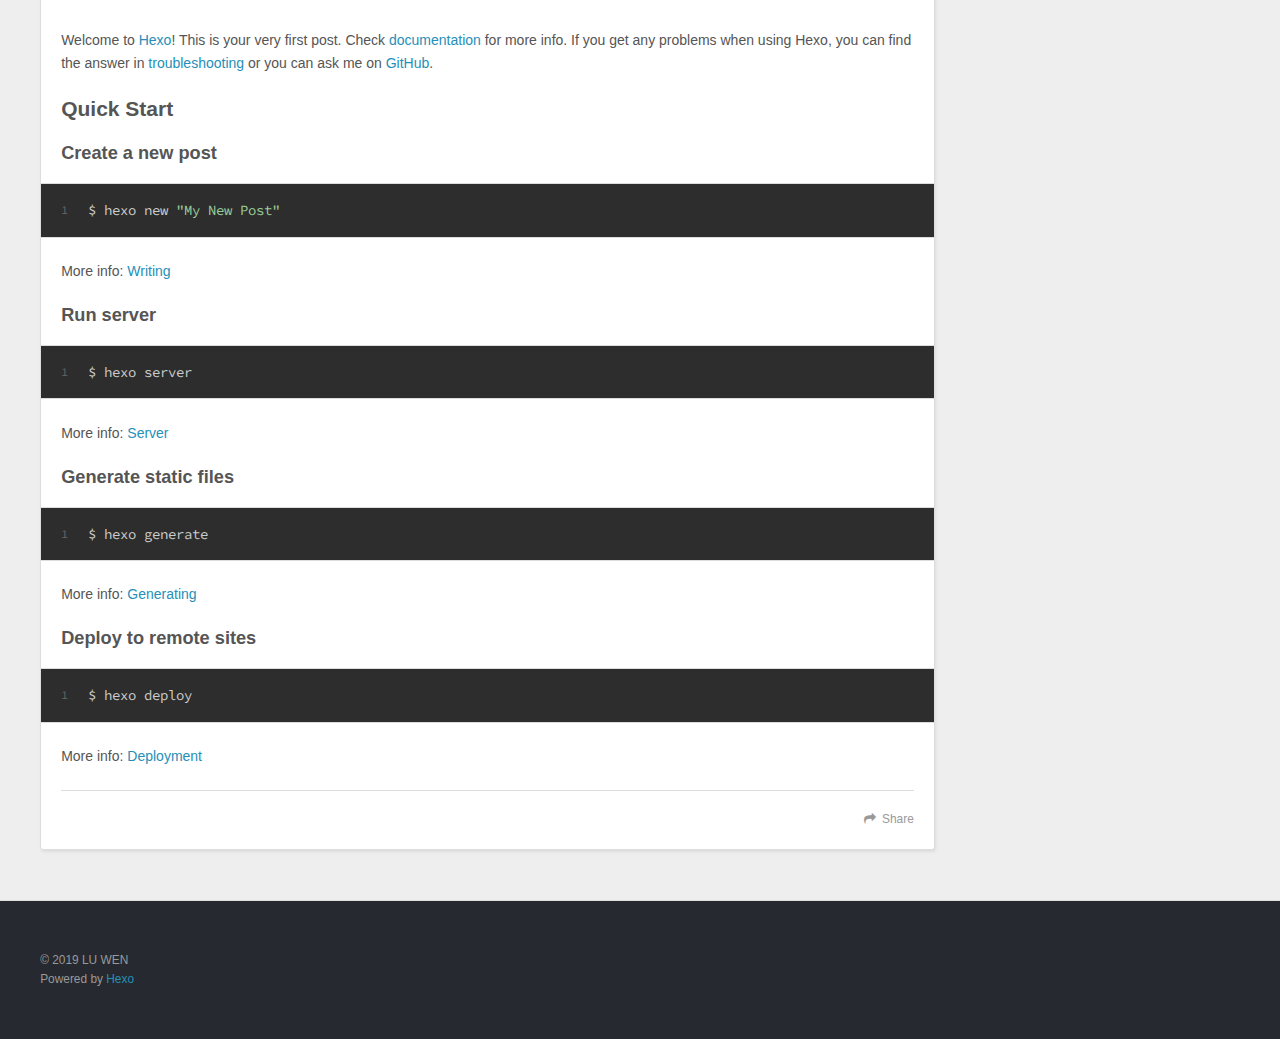
==== commit b3c09687: "Site updated: 2019-06-22 18:10:51" ====
--- a/index.html
+++ b/index.html
@@ -5,20 +5,20 @@
   
 
   
-  <title>Hexo</title>
+  <title>Matte Painting//Lu Wen</title>
   <meta name="viewport" content="width=device-width, initial-scale=1, maximum-scale=1">
   <meta property="og:type" content="website">
-<meta property="og:title" content="Hexo">
+<meta property="og:title" content="Matte Painting&#x2F;&#x2F;Lu Wen">
 <meta property="og:url" content="http://yoursite.com/index.html">
-<meta property="og:site_name" content="Hexo">
+<meta property="og:site_name" content="Matte Painting&#x2F;&#x2F;Lu Wen">
 <meta property="og:locale" content="default">
 <meta name="twitter:card" content="summary">
-<meta name="twitter:title" content="Hexo">
-  
-    <link rel="alternate" href="/atom.xml" title="Hexo" type="application/atom+xml">
-  
-  
-    <link rel="icon" href="/favicon.png">
+<meta name="twitter:title" content="Matte Painting&#x2F;&#x2F;Lu Wen">
+  
+    <link rel="alternate" href="/atom.xml" title="Matte Painting//Lu Wen" type="application/atom+xml">
+  
+  
+    <link rel="icon" href="/out_tree00001.jpg">
   
   
     <link href="//fonts.googleapis.com/css?family=Source+Code+Pro" rel="stylesheet" type="text/css">
@@ -34,7 +34,7 @@
   <div id="header-outer" class="outer">
     <div id="header-title" class="inner">
       <h1 id="logo-wrap">
-        <a href="index.html" id="logo">Hexo</a>
+        <a href="index.html" id="logo">Matte Painting//Lu Wen</a>
       </h1>
       
     </div>
@@ -84,12 +84,13 @@
     
     <div class="article-entry" itemprop="articleBody">
       
-        <p>asdasfasfasfmamaniyayaya!!!!</p>
+        <img src="/2019/06/21/matte/3_002.jpg" title="this">
+<p>asdasfasfasfmamaniyayaya!!!!</p>
 
       
     </div>
     <footer class="article-footer">
-      <a data-url="http://yoursite.com/2019/06/21/matte/" data-id="cjx7cc7ww0002iohtv9g1lcdn" class="article-share-link">Share</a>
+      <a data-url="http://yoursite.com/2019/06/21/matte/" data-id="cjx7d4jk40001kwhtc8ghlqbd" class="article-share-link">Share</a>
       
       
     </footer>
@@ -126,7 +127,7 @@
       
     </div>
     <footer class="article-footer">
-      <a data-url="http://yoursite.com/2019/06/21/mp/" data-id="cjx7cc7wv0001iohtjku3t7nl" class="article-share-link">Share</a>
+      <a data-url="http://yoursite.com/2019/06/21/mp/" data-id="cjx7d4jk50002kwhtbkc69iu1" class="article-share-link">Share</a>
       
       
     </footer>
@@ -175,7 +176,7 @@
       
     </div>
     <footer class="article-footer">
-      <a data-url="http://yoursite.com/2019/06/21/hello-world/" data-id="cjx7cc7wp0000iohttdfgk220" class="article-share-link">Share</a>
+      <a data-url="http://yoursite.com/2019/06/21/hello-world/" data-id="cjx7d4jk00000kwht2t0a0mjs" class="article-share-link">Share</a>
       
       
     </footer>
@@ -239,7 +240,7 @@
   
   <div class="outer">
     <div id="footer-info" class="inner">
-      &copy; 2019 John Doe<br>
+      &copy; 2019 LU WEN<br>
       Powered by <a href="http://hexo.io/" target="_blank">Hexo</a>
     </div>
   </div>
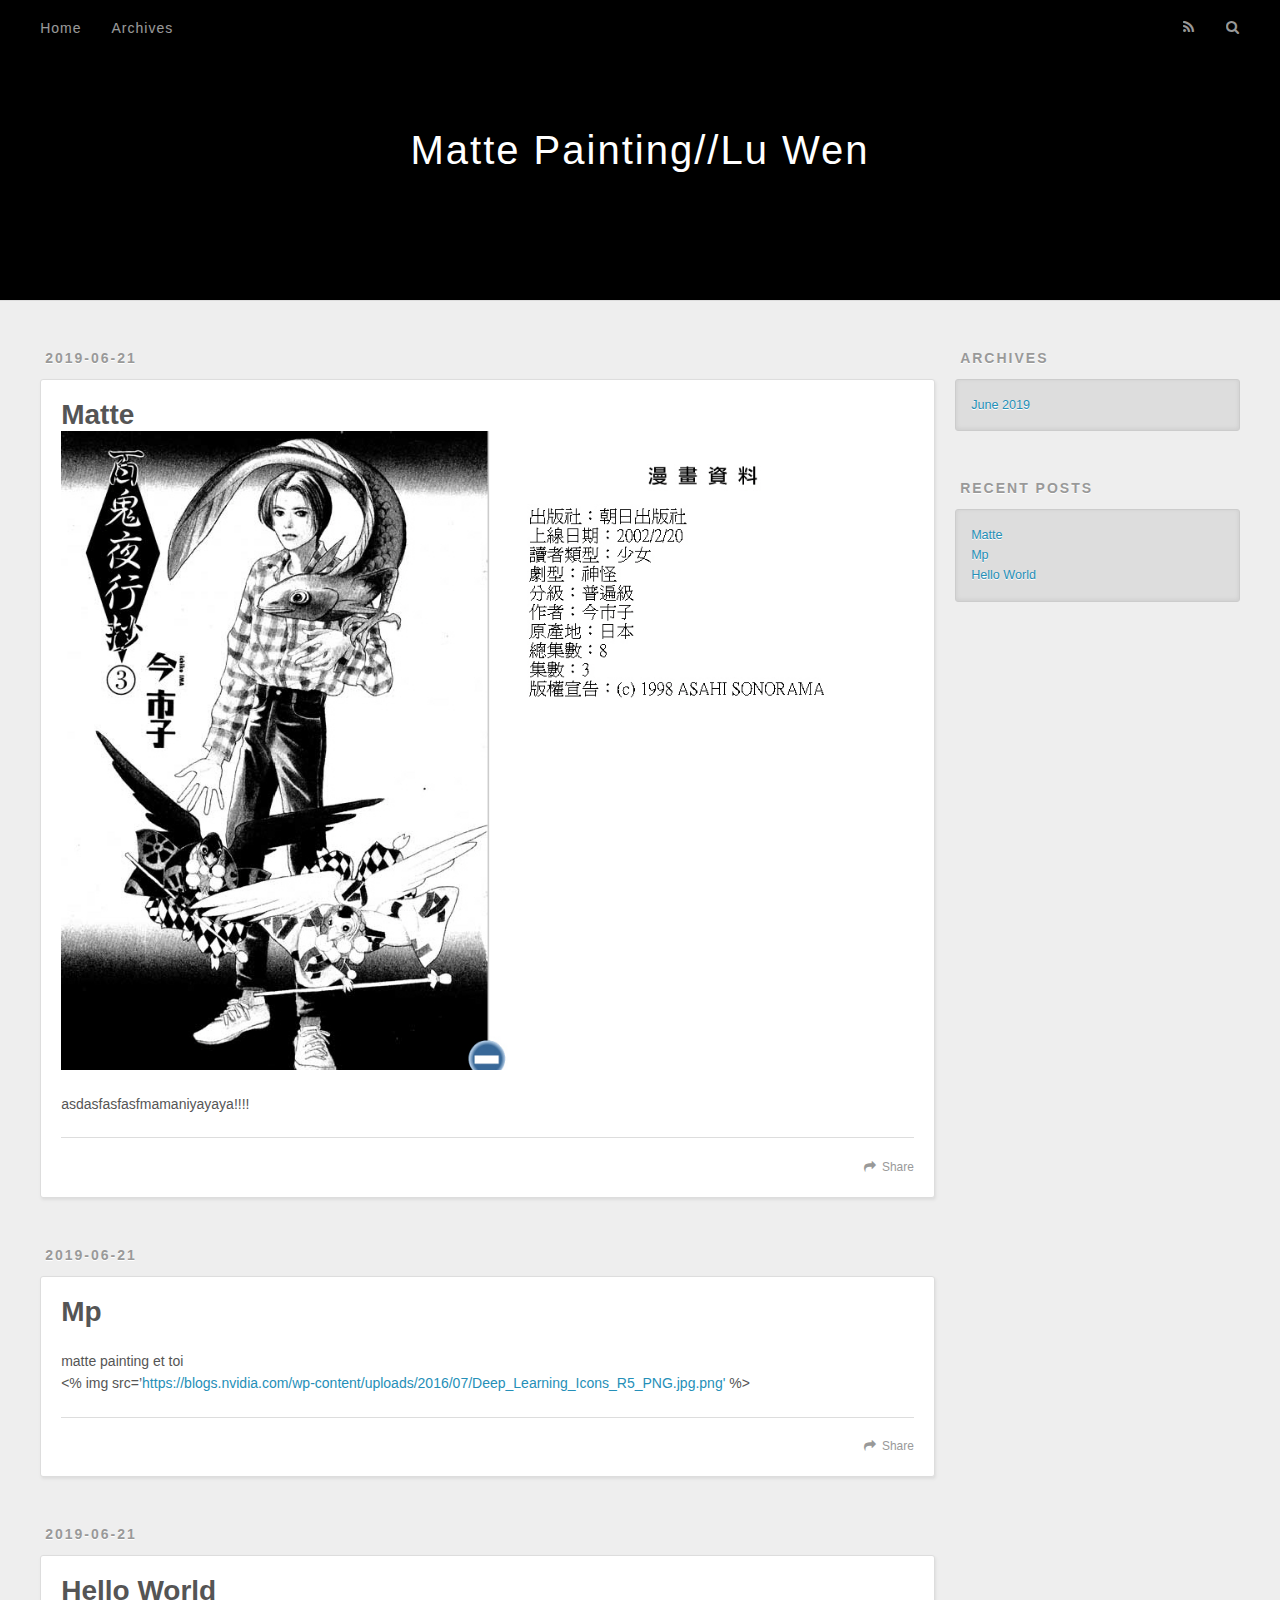
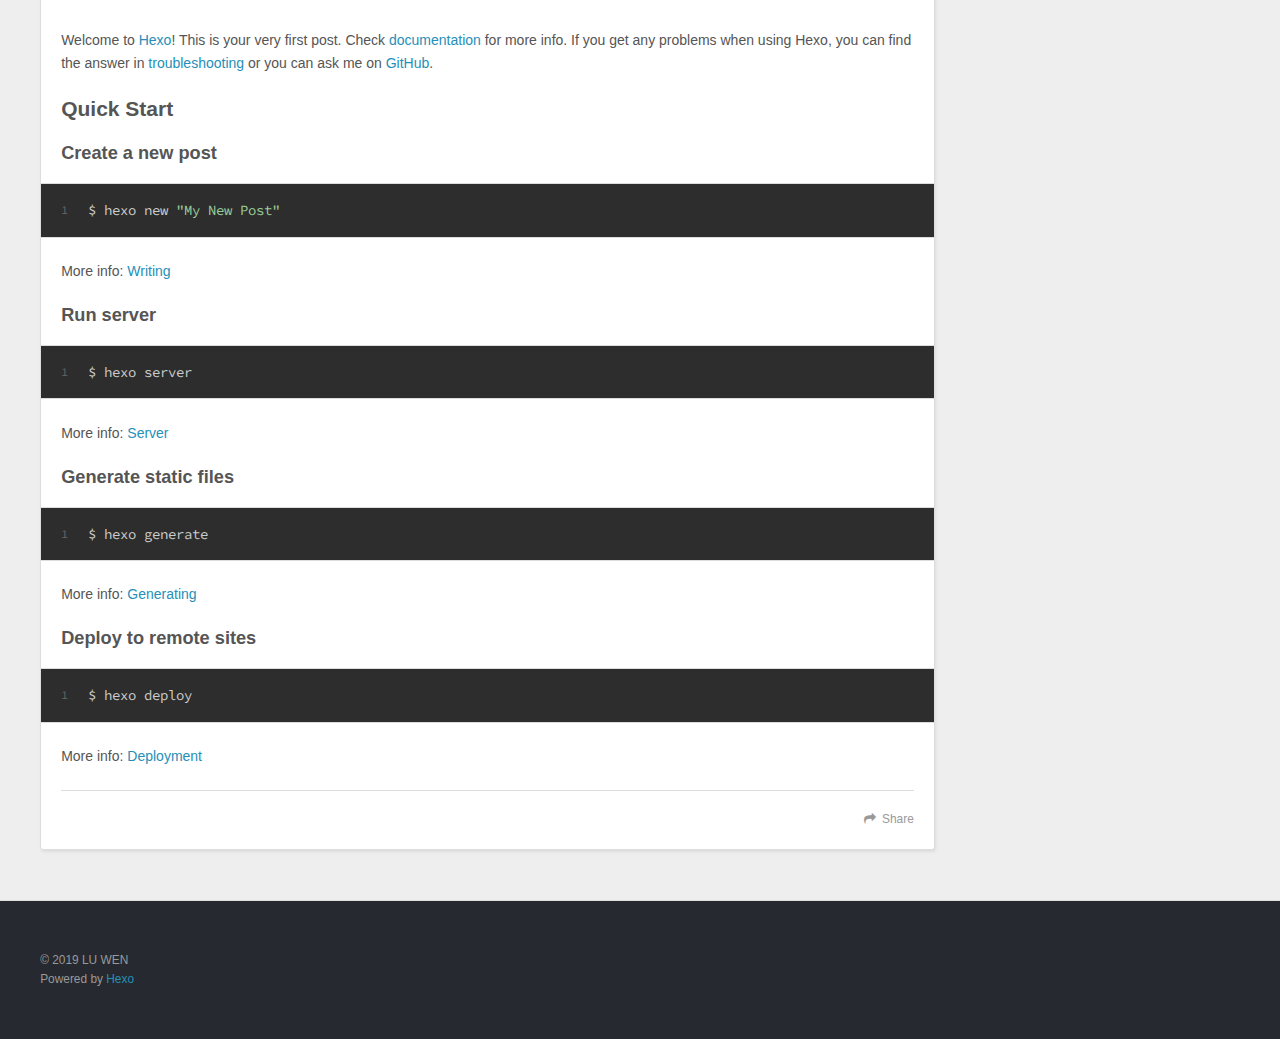
==== commit f7b98f62: "Site updated: 2019-06-22 18:20:06" ====
--- a/index.html
+++ b/index.html
@@ -90,7 +90,7 @@
       
     </div>
     <footer class="article-footer">
-      <a data-url="http://yoursite.com/2019/06/21/matte/" data-id="cjx7d4jk40001kwhtc8ghlqbd" class="article-share-link">Share</a>
+      <a data-url="http://yoursite.com/2019/06/21/matte/" data-id="cjx7dghrl0001yshtk4be424z" class="article-share-link">Share</a>
       
       
     </footer>
@@ -127,7 +127,7 @@
       
     </div>
     <footer class="article-footer">
-      <a data-url="http://yoursite.com/2019/06/21/mp/" data-id="cjx7d4jk50002kwhtbkc69iu1" class="article-share-link">Share</a>
+      <a data-url="http://yoursite.com/2019/06/21/mp/" data-id="cjx7dghrn0002ysht0qerqygl" class="article-share-link">Share</a>
       
       
     </footer>
@@ -176,7 +176,7 @@
       
     </div>
     <footer class="article-footer">
-      <a data-url="http://yoursite.com/2019/06/21/hello-world/" data-id="cjx7d4jk00000kwht2t0a0mjs" class="article-share-link">Share</a>
+      <a data-url="http://yoursite.com/2019/06/21/hello-world/" data-id="cjx7dghri0000ysht0u8824ma" class="article-share-link">Share</a>
       
       
     </footer>
--- a/css/style.css
+++ b/css/style.css
@@ -348,7 +348,7 @@
   left: 0;
   width: 100%;
   height: 100%;
-  background: url("images/banner.jpg") center #000;
+  background: url("images/out_tree00001.jpg") center #000;
   -webkit-background-size: cover;
   -moz-background-size: cover;
   background-size: cover;
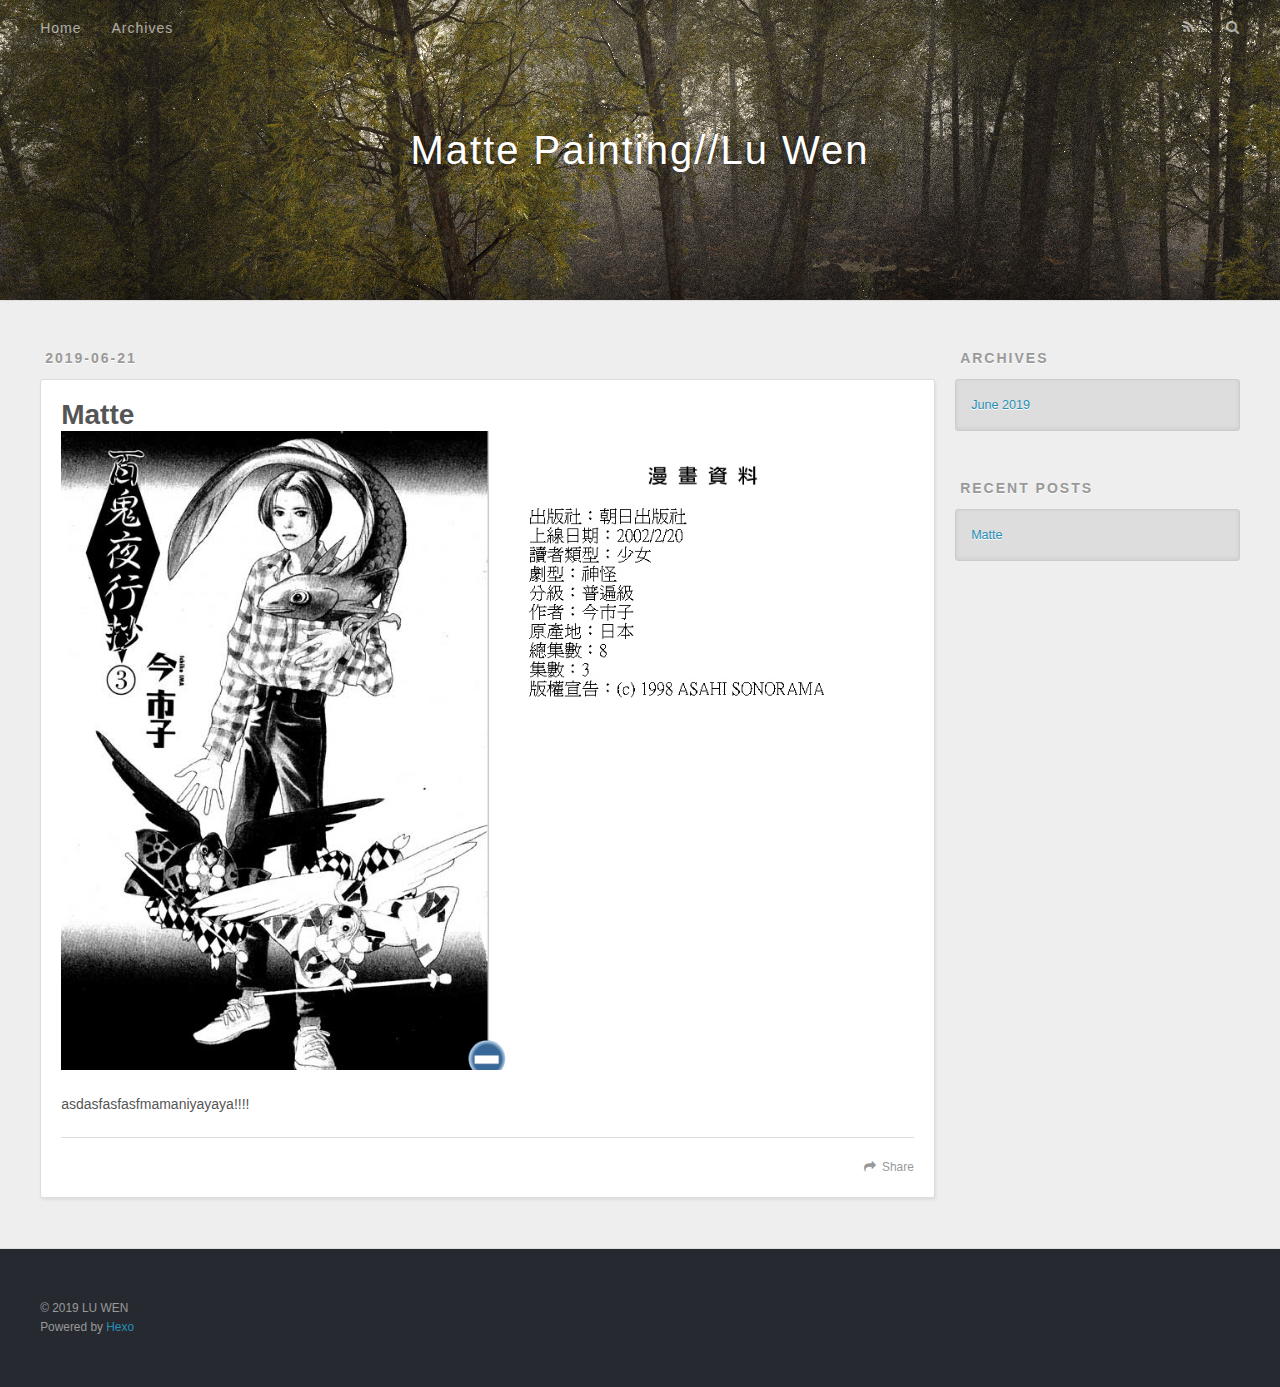
==== commit a0973fdf: "Site updated: 2019-06-22 18:49:59" ====
--- a/index.html
+++ b/index.html
@@ -85,98 +85,13 @@
     <div class="article-entry" itemprop="articleBody">
       
         <img src="/2019/06/21/matte/3_002.jpg" title="this">
+
 <p>asdasfasfasfmamaniyayaya!!!!</p>
 
       
     </div>
     <footer class="article-footer">
-      <a data-url="http://yoursite.com/2019/06/21/matte/" data-id="cjx7dghrl0001yshtk4be424z" class="article-share-link">Share</a>
-      
-      
-    </footer>
-  </div>
-  
-</article>
-
-
-  
-    <article id="post-mp" class="article article-type-post" itemscope itemprop="blogPost">
-  <div class="article-meta">
-    <a href="2019/06/21/mp/" class="article-date">
-  <time datetime="2019-06-21T15:29:08.000Z" itemprop="datePublished">2019-06-21</time>
-</a>
-    
-  </div>
-  <div class="article-inner">
-    
-    
-      <header class="article-header">
-        
-  
-    <h1 itemprop="name">
-      <a class="article-title" href="2019/06/21/mp/">Mp</a>
-    </h1>
-  
-
-      </header>
-    
-    <div class="article-entry" itemprop="articleBody">
-      
-        <p>matte painting et toi<br>&lt;% img src=’<a href="https://blogs.nvidia.com/wp-content/uploads/2016/07/Deep_Learning_Icons_R5_PNG.jpg.png&#39;" target="_blank" rel="noopener">https://blogs.nvidia.com/wp-content/uploads/2016/07/Deep_Learning_Icons_R5_PNG.jpg.png&#39;</a> %&gt;</p>
-
-      
-    </div>
-    <footer class="article-footer">
-      <a data-url="http://yoursite.com/2019/06/21/mp/" data-id="cjx7dghrn0002ysht0qerqygl" class="article-share-link">Share</a>
-      
-      
-    </footer>
-  </div>
-  
-</article>
-
-
-  
-    <article id="post-hello-world" class="article article-type-post" itemscope itemprop="blogPost">
-  <div class="article-meta">
-    <a href="2019/06/21/hello-world/" class="article-date">
-  <time datetime="2019-06-21T14:45:08.129Z" itemprop="datePublished">2019-06-21</time>
-</a>
-    
-  </div>
-  <div class="article-inner">
-    
-    
-      <header class="article-header">
-        
-  
-    <h1 itemprop="name">
-      <a class="article-title" href="2019/06/21/hello-world/">Hello World</a>
-    </h1>
-  
-
-      </header>
-    
-    <div class="article-entry" itemprop="articleBody">
-      
-        <p>Welcome to <a href="https://hexo.io/" target="_blank" rel="noopener">Hexo</a>! This is your very first post. Check <a href="https://hexo.io/docs/" target="_blank" rel="noopener">documentation</a> for more info. If you get any problems when using Hexo, you can find the answer in <a href="https://hexo.io/docs/troubleshooting.html" target="_blank" rel="noopener">troubleshooting</a> or you can ask me on <a href="https://github.com/hexojs/hexo/issues" target="_blank" rel="noopener">GitHub</a>.</p>
-<h2 id="Quick-Start"><a href="#Quick-Start" class="headerlink" title="Quick Start"></a>Quick Start</h2><h3 id="Create-a-new-post"><a href="#Create-a-new-post" class="headerlink" title="Create a new post"></a>Create a new post</h3><figure class="highlight bash"><table><tr><td class="gutter"><pre><span class="line">1</span><br></pre></td><td class="code"><pre><span class="line">$ hexo new <span class="string">"My New Post"</span></span><br></pre></td></tr></table></figure>
-
-<p>More info: <a href="https://hexo.io/docs/writing.html" target="_blank" rel="noopener">Writing</a></p>
-<h3 id="Run-server"><a href="#Run-server" class="headerlink" title="Run server"></a>Run server</h3><figure class="highlight bash"><table><tr><td class="gutter"><pre><span class="line">1</span><br></pre></td><td class="code"><pre><span class="line">$ hexo server</span><br></pre></td></tr></table></figure>
-
-<p>More info: <a href="https://hexo.io/docs/server.html" target="_blank" rel="noopener">Server</a></p>
-<h3 id="Generate-static-files"><a href="#Generate-static-files" class="headerlink" title="Generate static files"></a>Generate static files</h3><figure class="highlight bash"><table><tr><td class="gutter"><pre><span class="line">1</span><br></pre></td><td class="code"><pre><span class="line">$ hexo generate</span><br></pre></td></tr></table></figure>
-
-<p>More info: <a href="https://hexo.io/docs/generating.html" target="_blank" rel="noopener">Generating</a></p>
-<h3 id="Deploy-to-remote-sites"><a href="#Deploy-to-remote-sites" class="headerlink" title="Deploy to remote sites"></a>Deploy to remote sites</h3><figure class="highlight bash"><table><tr><td class="gutter"><pre><span class="line">1</span><br></pre></td><td class="code"><pre><span class="line">$ hexo deploy</span><br></pre></td></tr></table></figure>
-
-<p>More info: <a href="https://hexo.io/docs/deployment.html" target="_blank" rel="noopener">Deployment</a></p>
-
-      
-    </div>
-    <footer class="article-footer">
-      <a data-url="http://yoursite.com/2019/06/21/hello-world/" data-id="cjx7dghri0000ysht0u8824ma" class="article-share-link">Share</a>
+      <a data-url="http://yoursite.com/2019/06/21/matte/" data-id="cjx7eixeq0000e4htswy6041j" class="article-share-link">Share</a>
       
       
     </footer>
@@ -220,14 +135,6 @@
             <a href="2019/06/21/matte/">Matte</a>
           </li>
         
-          <li>
-            <a href="2019/06/21/mp/">Mp</a>
-          </li>
-        
-          <li>
-            <a href="2019/06/21/hello-world/">Hello World</a>
-          </li>
-        
       </ul>
     </div>
   </div>
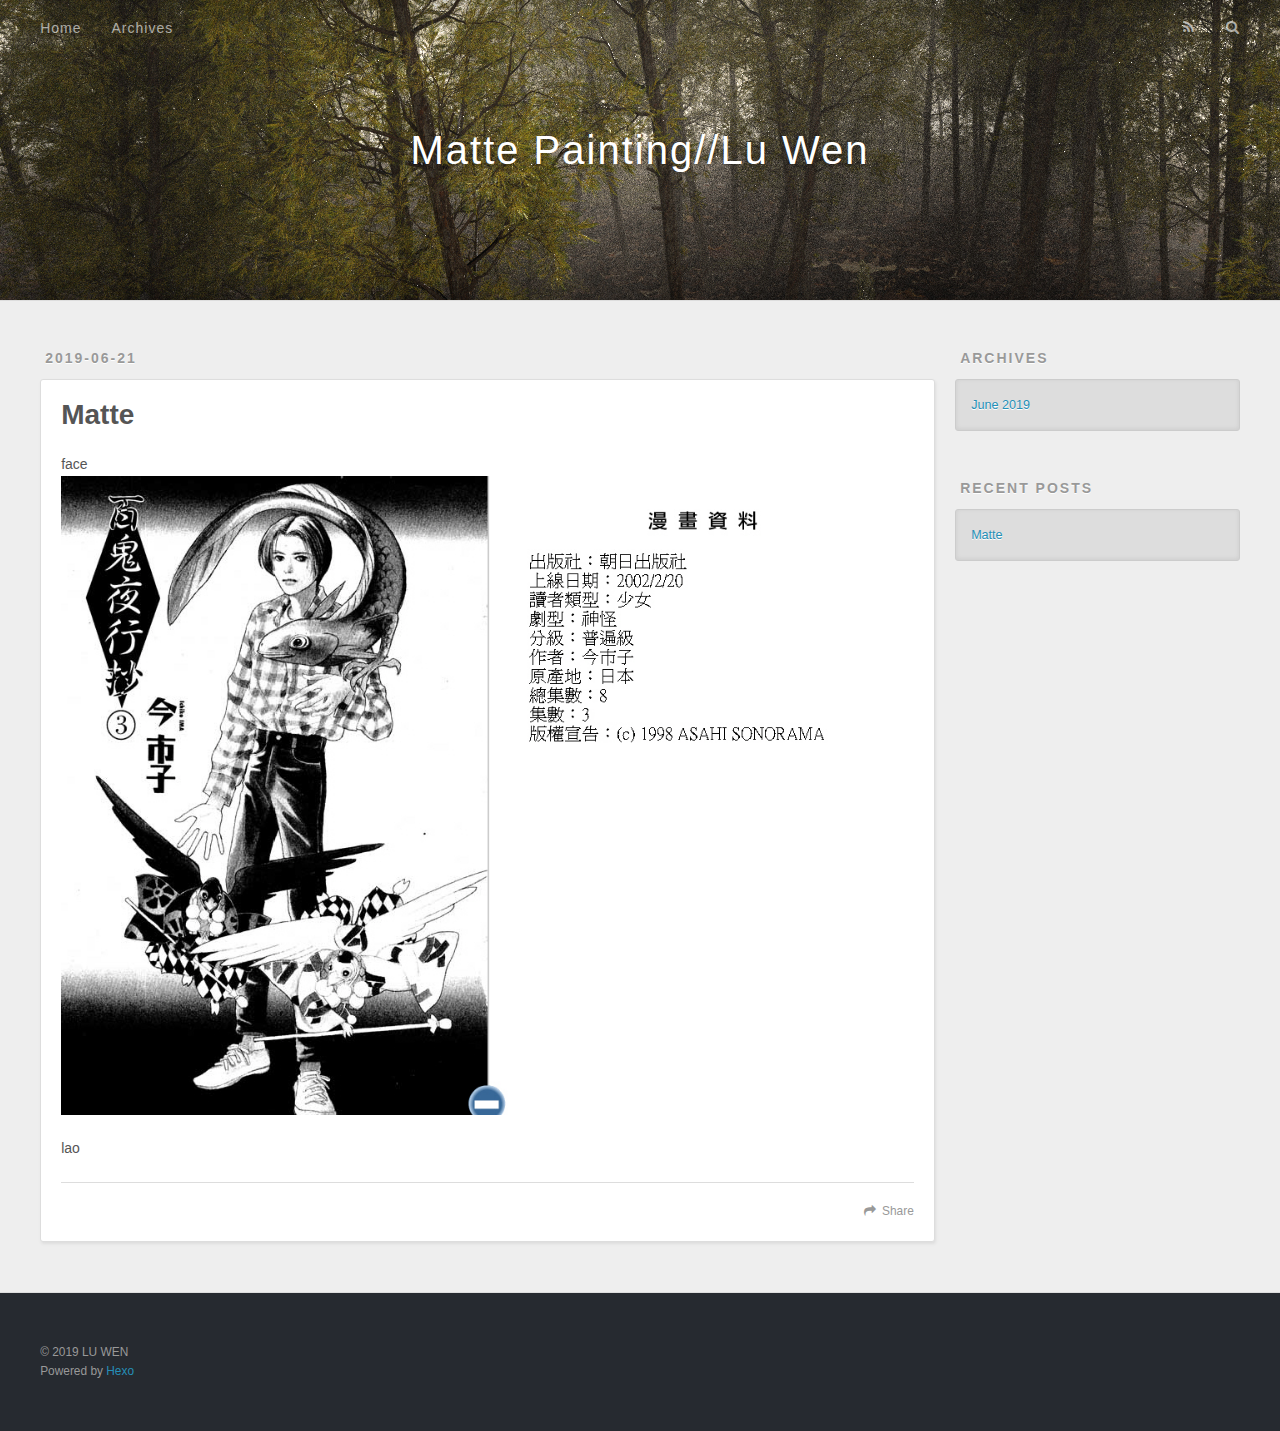
==== commit 66e10b40: "Site updated: 2019-06-22 19:02:58" ====
--- a/index.html
+++ b/index.html
@@ -84,14 +84,13 @@
     
     <div class="article-entry" itemprop="articleBody">
       
-        <img src="/2019/06/21/matte/3_002.jpg" title="this">
-
-<p>asdasfasfasfmamaniyayaya!!!!</p>
+        
+<p>face<img src="/2019/06/21/matte/3_002.jpg" title="B"><br>lao</p>
 
       
     </div>
     <footer class="article-footer">
-      <a data-url="http://yoursite.com/2019/06/21/matte/" data-id="cjx7eixeq0000e4htswy6041j" class="article-share-link">Share</a>
+      <a data-url="http://yoursite.com/2019/06/21/matte/" data-id="cjx7ezm760000uwhtqgy5r6zk" class="article-share-link">Share</a>
       
       
     </footer>
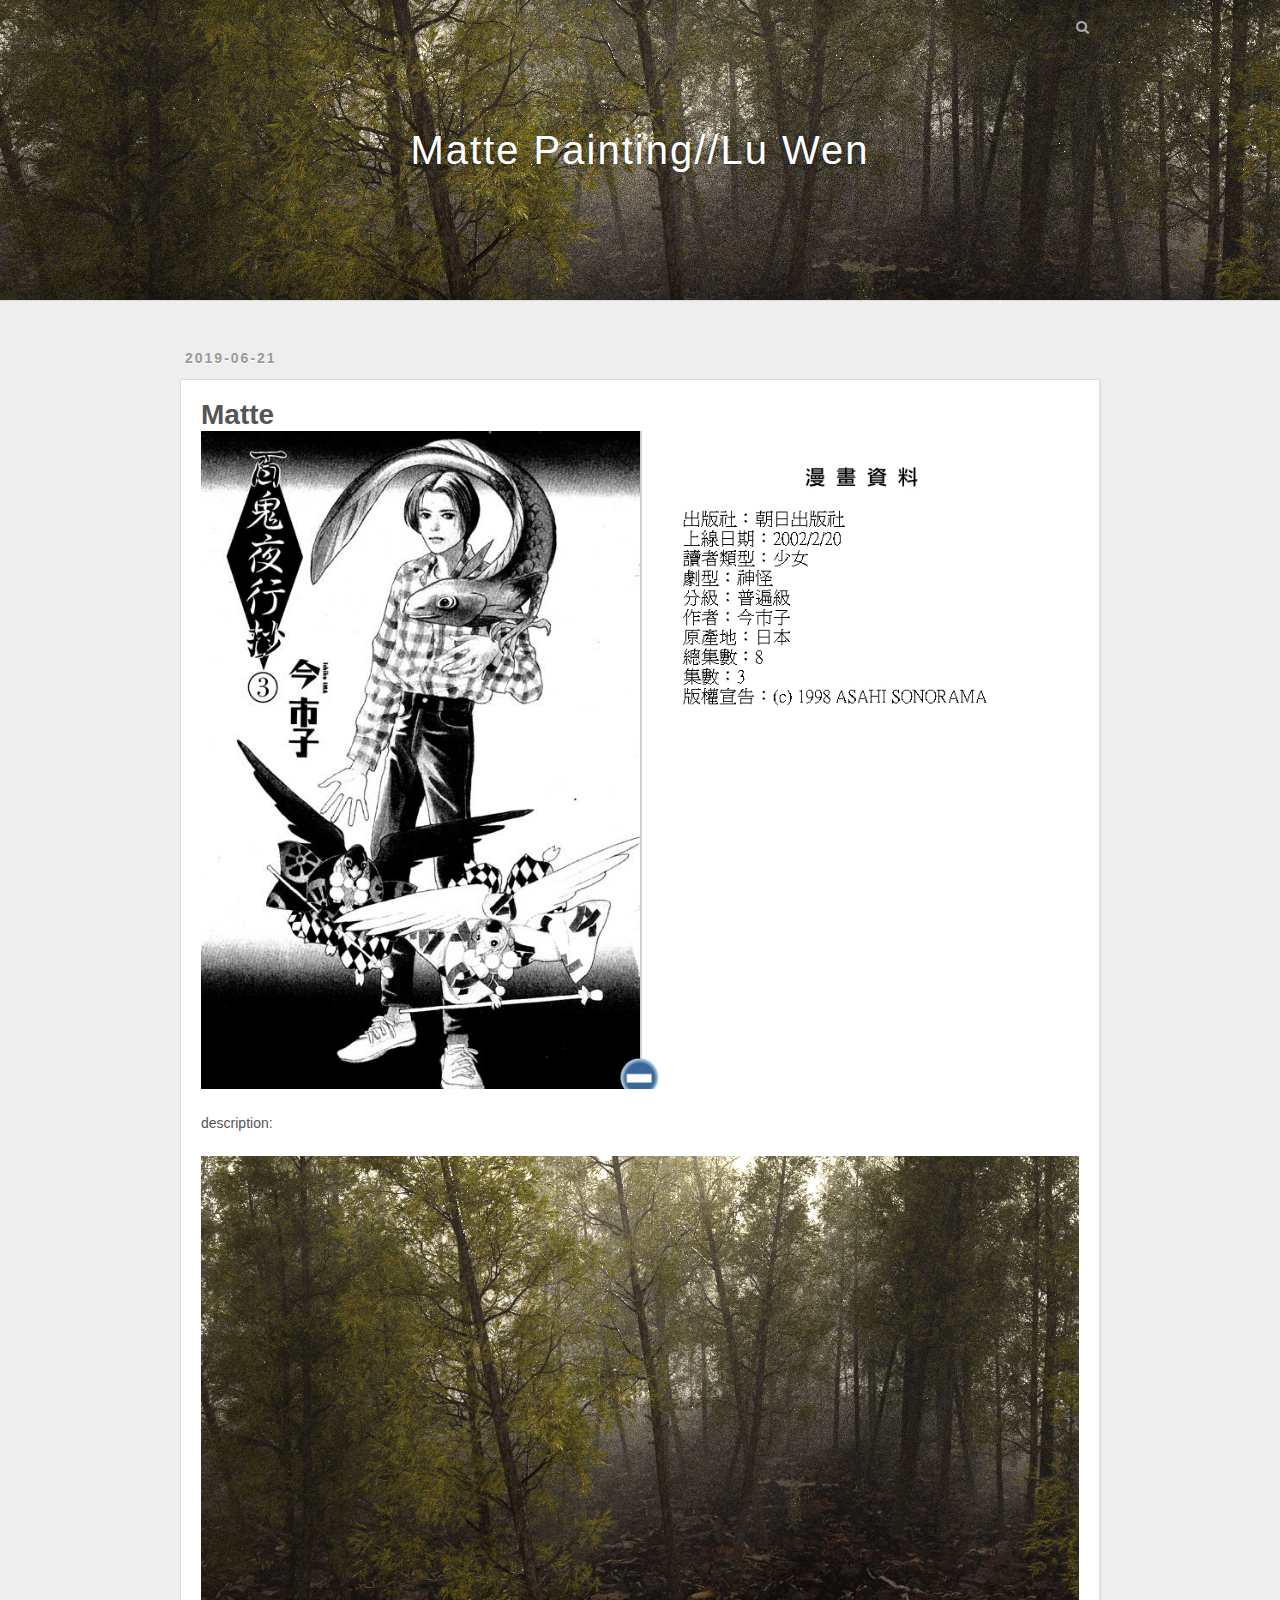
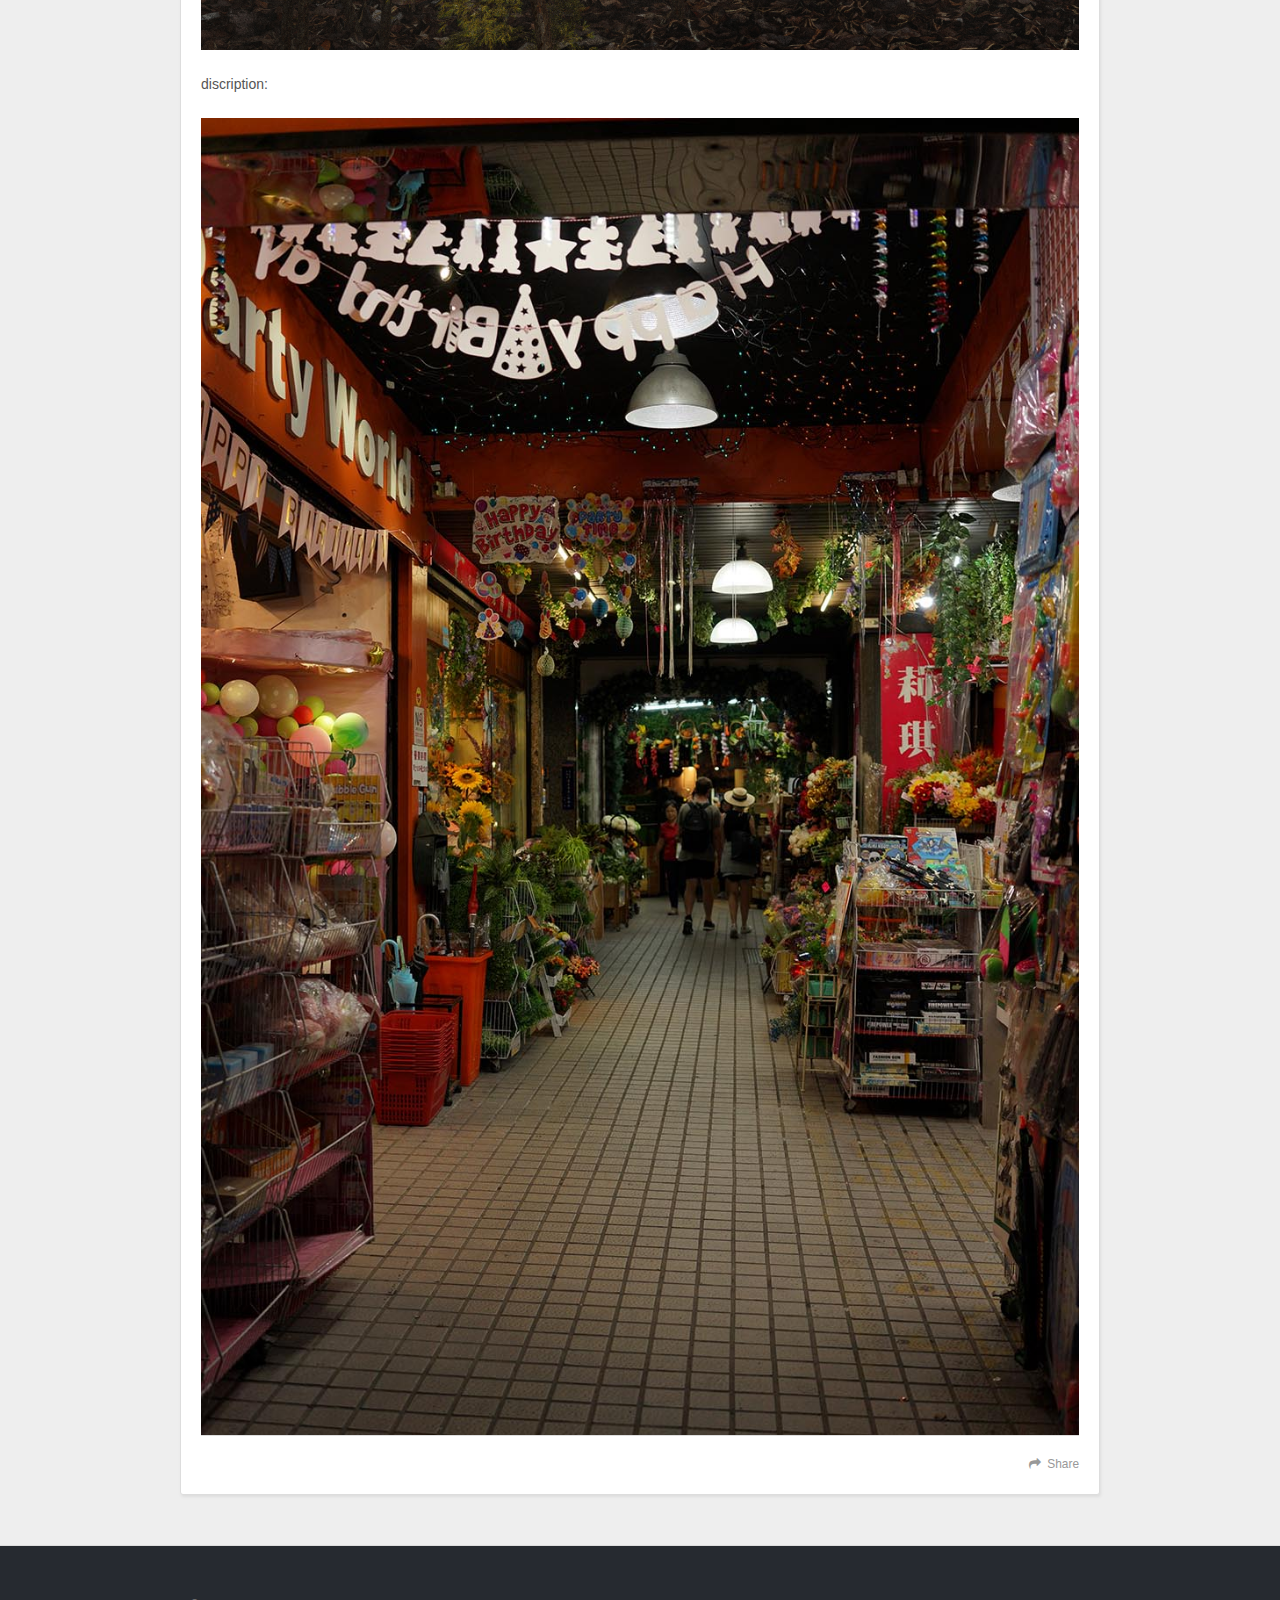
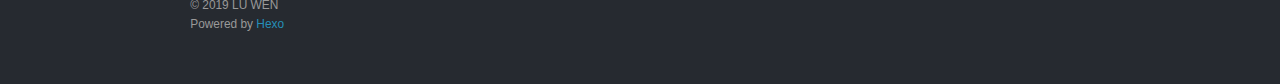
==== commit 4af5ca62: "Site updated: 2019-06-22 19:48:57" ====
--- a/index.html
+++ b/index.html
@@ -14,8 +14,6 @@
 <meta property="og:locale" content="default">
 <meta name="twitter:card" content="summary">
 <meta name="twitter:title" content="Matte Painting&#x2F;&#x2F;Lu Wen">
-  
-    <link rel="alternate" href="/atom.xml" title="Matte Painting//Lu Wen" type="application/atom+xml">
   
   
     <link rel="icon" href="/out_tree00001.jpg">
@@ -42,14 +40,8 @@
       <nav id="main-nav">
         <a id="main-nav-toggle" class="nav-icon"></a>
         
-          <a class="main-nav-link" href="index.html">Home</a>
-        
-          <a class="main-nav-link" href="/archives">Archives</a>
-        
       </nav>
       <nav id="sub-nav">
-        
-          <a id="nav-rss-link" class="nav-icon" href="/atom.xml" title="RSS Feed"></a>
         
         <a id="nav-search-btn" class="nav-icon" title="Search"></a>
       </nav>
@@ -84,13 +76,15 @@
     
     <div class="article-entry" itemprop="articleBody">
       
-        
-<p>face<img src="/2019/06/21/matte/3_002.jpg" title="B"><br>lao</p>
-
+        <img src="/2019/06/21/matte/3_002.jpg" title="A">
+<p>description:</p>
+<img src="/2019/06/21/matte/out_tree00001.jpg" title="sdd">
+<p>discription:</p>
+<img src="/2019/06/21/matte/DSC012485.jpg" title="sdd">
       
     </div>
     <footer class="article-footer">
-      <a data-url="http://yoursite.com/2019/06/21/matte/" data-id="cjx7ezm760000uwhtqgy5r6zk" class="article-share-link">Share</a>
+      <a data-url="http://yoursite.com/2019/06/21/matte/" data-id="cjx7gmrk2000048ht11jps3u0" class="article-share-link">Share</a>
       
       
     </footer>
@@ -104,43 +98,6 @@
 
 </section>
         
-          <aside id="sidebar">
-  
-    
-
-  
-    
-
-  
-    
-  
-    
-  <div class="widget-wrap">
-    <h3 class="widget-title">Archives</h3>
-    <div class="widget">
-      <ul class="archive-list"><li class="archive-list-item"><a class="archive-list-link" href="archives/2019/06/">June 2019</a></li></ul>
-    </div>
-  </div>
-
-
-  
-    
-  <div class="widget-wrap">
-    <h3 class="widget-title">Recent Posts</h3>
-    <div class="widget">
-      <ul>
-        
-          <li>
-            <a href="2019/06/21/matte/">Matte</a>
-          </li>
-        
-      </ul>
-    </div>
-  </div>
-
-  
-</aside>
-        
       </div>
       <footer id="footer">
   
@@ -153,10 +110,6 @@
 </footer>
     </div>
     <nav id="mobile-nav">
-  
-    <a href="index.html" class="mobile-nav-link">Home</a>
-  
-    <a href="/archives" class="mobile-nav-link">Archives</a>
   
 </nav>
     
--- a/css/style.css
+++ b/css/style.css
@@ -128,7 +128,7 @@
   -webkit-text-size-adjust: 100%;
 }
 .outer {
-  max-width: 1220px;
+  max-width: 920px;
   margin: 0 auto;
   padding: 0 20px;
 }
@@ -143,8 +143,8 @@
 .inner {
   display: inline;
   float: left;
-  width: 98.33333333333333%;
-  margin: 0 0.833333333333333%;
+  width: 97.77777777777777%;
+  margin: 0 1.111111111111111%;
 }
 .left,
 .alignleft {
@@ -179,18 +179,9 @@
 .mobile-nav-on #wrap {
   left: 280px;
 }
-@media screen and (min-width: 768px) {
-  #main {
-    display: inline;
-    float: left;
-    width: 73.33333333333333%;
-    margin: 0 0.833333333333333%;
-  }
-}
 .article-date,
 .article-category-link,
-.archive-year,
-.widget-title {
+.archive-year {
   text-decoration: none;
   text-transform: uppercase;
   letter-spacing: 2px;
@@ -209,102 +200,75 @@
   border: 1px solid #ddd;
   border-radius: 3px;
 }
-.article-entry h1,
-.widget h1 {
+.article-entry h1 {
   font-size: 2em;
 }
-.article-entry h2,
-.widget h2 {
+.article-entry h2 {
   font-size: 1.5em;
 }
-.article-entry h3,
-.widget h3 {
+.article-entry h3 {
   font-size: 1.3em;
 }
-.article-entry h4,
-.widget h4 {
+.article-entry h4 {
   font-size: 1.2em;
 }
-.article-entry h5,
-.widget h5 {
+.article-entry h5 {
   font-size: 1em;
 }
-.article-entry h6,
-.widget h6 {
+.article-entry h6 {
   font-size: 1em;
   color: #999;
 }
-.article-entry hr,
-.widget hr {
+.article-entry hr {
   border: 1px dashed #ddd;
 }
-.article-entry strong,
-.widget strong {
+.article-entry strong {
   font-weight: bold;
 }
 .article-entry em,
-.widget em,
-.article-entry cite,
-.widget cite {
+.article-entry cite {
   font-style: italic;
 }
 .article-entry sup,
-.widget sup,
-.article-entry sub,
-.widget sub {
+.article-entry sub {
   font-size: 0.75em;
   line-height: 0;
   position: relative;
   vertical-align: baseline;
 }
-.article-entry sup,
-.widget sup {
+.article-entry sup {
   top: -0.5em;
 }
-.article-entry sub,
-.widget sub {
+.article-entry sub {
   bottom: -0.2em;
 }
-.article-entry small,
-.widget small {
+.article-entry small {
   font-size: 0.85em;
 }
 .article-entry acronym,
-.widget acronym,
-.article-entry abbr,
-.widget abbr {
+.article-entry abbr {
   border-bottom: 1px dotted;
 }
 .article-entry ul,
-.widget ul,
 .article-entry ol,
-.widget ol,
-.article-entry dl,
-.widget dl {
+.article-entry dl {
   margin: 0 20px;
   line-height: 1.6em;
 }
 .article-entry ul ul,
-.widget ul ul,
 .article-entry ol ul,
-.widget ol ul,
 .article-entry ul ol,
-.widget ul ol,
-.article-entry ol ol,
-.widget ol ol {
+.article-entry ol ol {
   margin-top: 0;
   margin-bottom: 0;
 }
-.article-entry ul,
-.widget ul {
+.article-entry ul {
   list-style: disc;
 }
-.article-entry ol,
-.widget ol {
+.article-entry ol {
   list-style: decimal;
 }
-.article-entry dt,
-.widget dt {
+.article-entry dt {
   font-weight: bold;
 }
 #header {
@@ -1287,88 +1251,3 @@
     color: #fff;
   }
 }
-@media screen and (min-width: 768px) {
-  #sidebar {
-    display: inline;
-    float: left;
-    width: 23.333333333333332%;
-    margin: 0 0.833333333333333%;
-  }
-}
-.widget-wrap {
-  margin: 50px 0;
-}
-.widget {
-  color: #777;
-  text-shadow: 0 1px #fff;
-  background: #ddd;
-  -webkit-box-shadow: 0 -1px 4px #ccc inset;
-  box-shadow: 0 -1px 4px #ccc inset;
-  border: 1px solid #ccc;
-  padding: 15px;
-  border-radius: 3px;
-}
-.widget a {
-  color: #258fb8;
-  text-decoration: none;
-}
-.widget a:hover {
-  text-decoration: underline;
-}
-.widget ul ul,
-.widget ol ul,
-.widget dl ul,
-.widget ul ol,
-.widget ol ol,
-.widget dl ol,
-.widget ul dl,
-.widget ol dl,
-.widget dl dl {
-  margin-left: 15px;
-  list-style: disc;
-}
-.widget {
-  line-height: 1.6em;
-  word-wrap: break-word;
-  font-size: 0.9em;
-}
-.widget ul,
-.widget ol {
-  list-style: none;
-  margin: 0;
-}
-.widget ul ul,
-.widget ol ul,
-.widget ul ol,
-.widget ol ol {
-  margin: 0 20px;
-}
-.widget ul ul,
-.widget ol ul {
-  list-style: disc;
-}
-.widget ul ol,
-.widget ol ol {
-  list-style: decimal;
-}
-.category-list-count,
-.tag-list-count,
-.archive-list-count {
-  padding-left: 5px;
-  color: #999;
-  font-size: 0.85em;
-}
-.category-list-count:before,
-.tag-list-count:before,
-.archive-list-count:before {
-  content: "(";
-}
-.category-list-count:after,
-.tag-list-count:after,
-.archive-list-count:after {
-  content: ")";
-}
-.tagcloud a {
-  margin-right: 5px;
-  display: inline-block;
-}
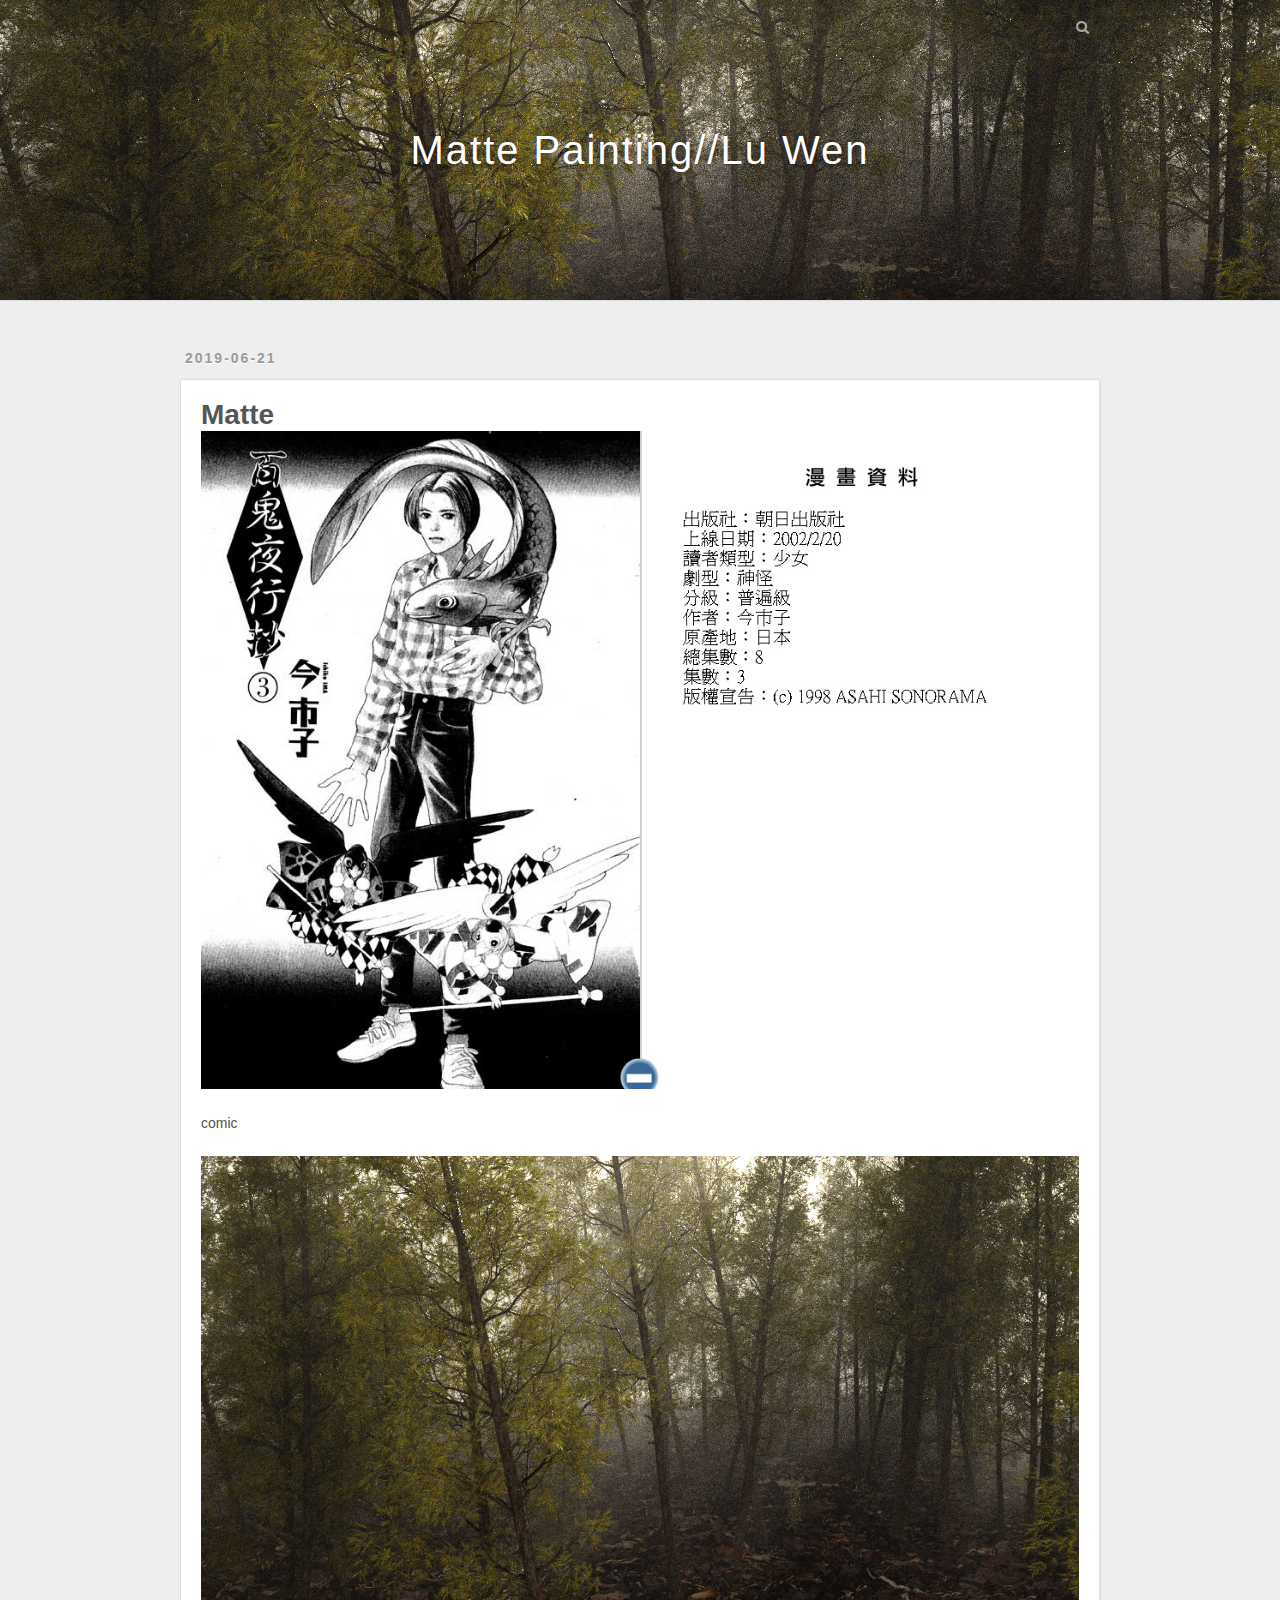
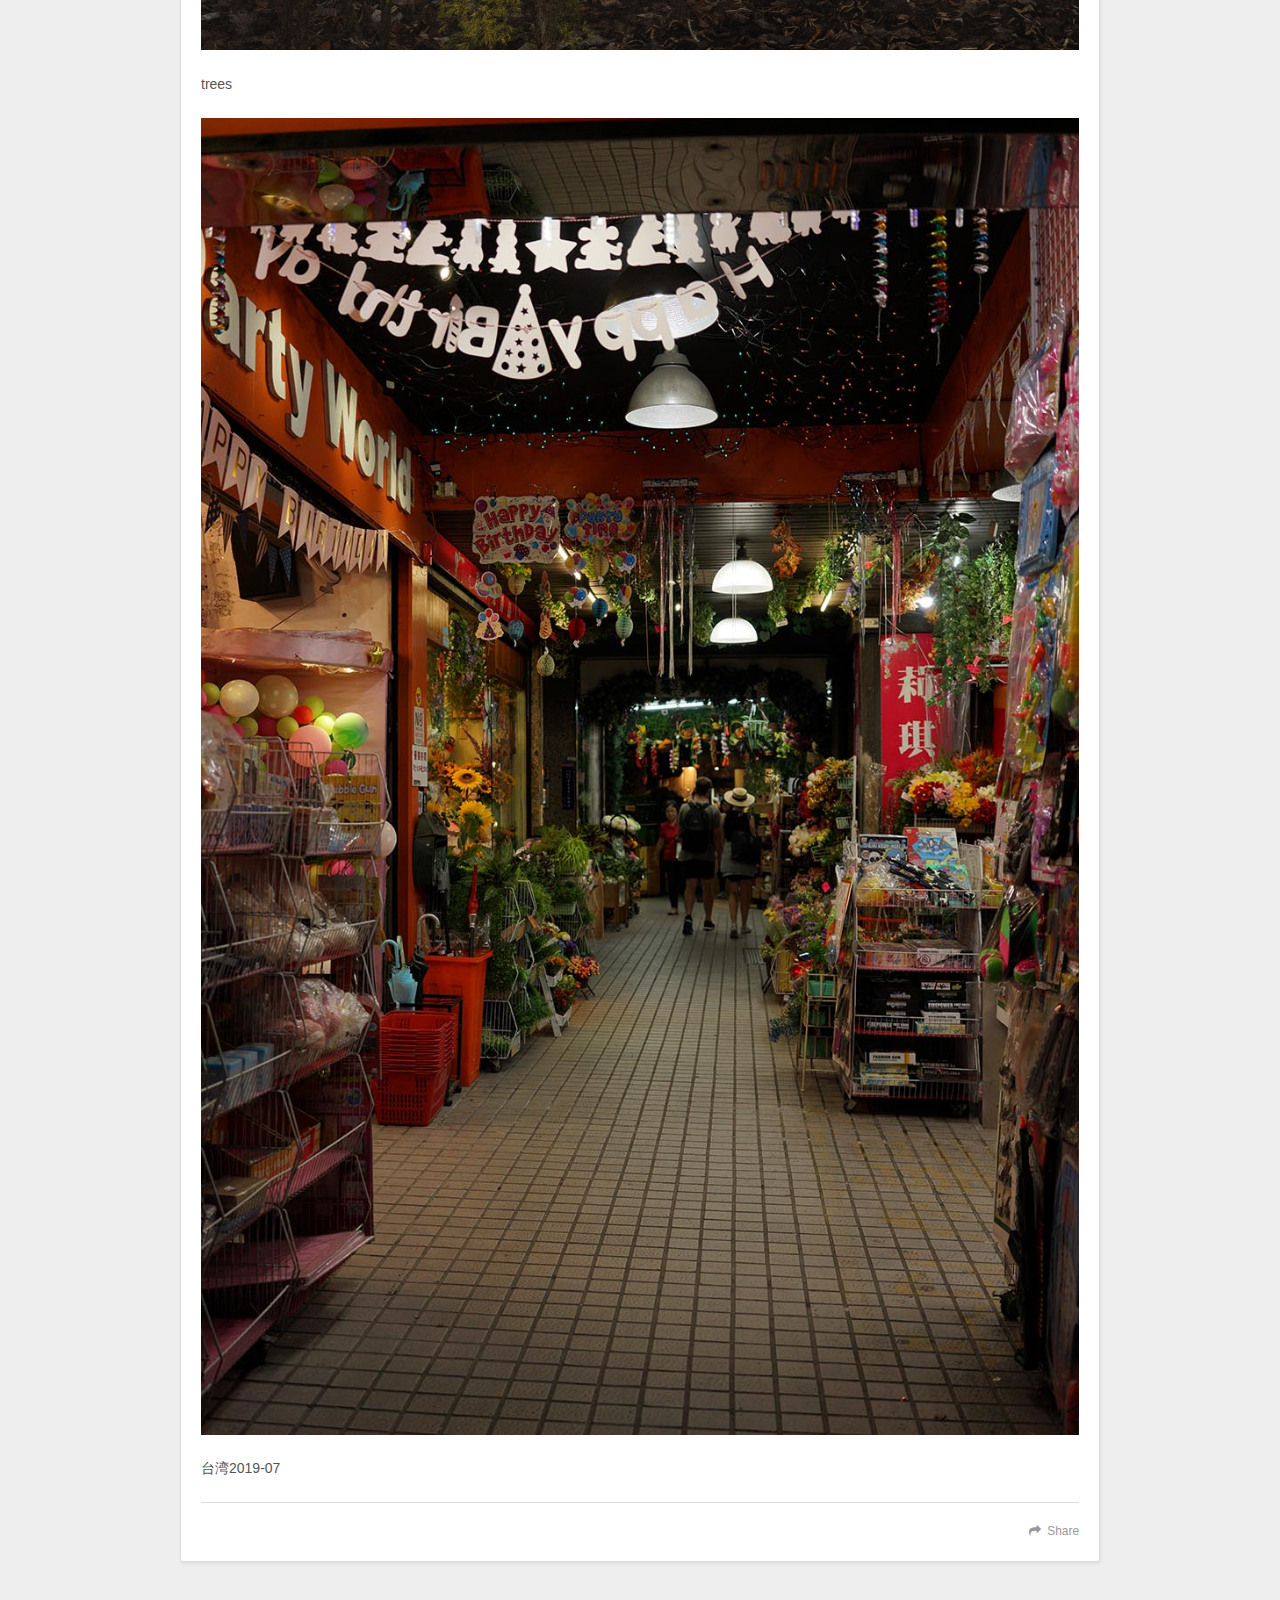
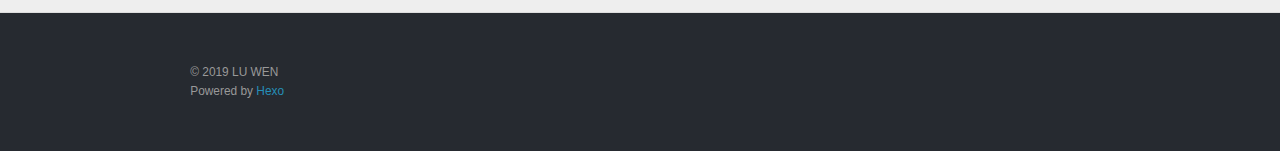
==== commit 388adcab: "Site updated: 2019-06-22 19:55:24" ====
--- a/index.html
+++ b/index.html
@@ -77,14 +77,16 @@
     <div class="article-entry" itemprop="articleBody">
       
         <img src="/2019/06/21/matte/3_002.jpg" title="A">
-<p>description:</p>
+<p> comic</p>
 <img src="/2019/06/21/matte/out_tree00001.jpg" title="sdd">
-<p>discription:</p>
+<p> trees </p>
 <img src="/2019/06/21/matte/DSC012485.jpg" title="sdd">
+<p> 台湾2019-07</p>
+
       
     </div>
     <footer class="article-footer">
-      <a data-url="http://yoursite.com/2019/06/21/matte/" data-id="cjx7gmrk2000048ht11jps3u0" class="article-share-link">Share</a>
+      <a data-url="http://yoursite.com/2019/06/21/matte/" data-id="cjx7gn3mp00009ght1fxcr9oi" class="article-share-link">Share</a>
       
       
     </footer>
